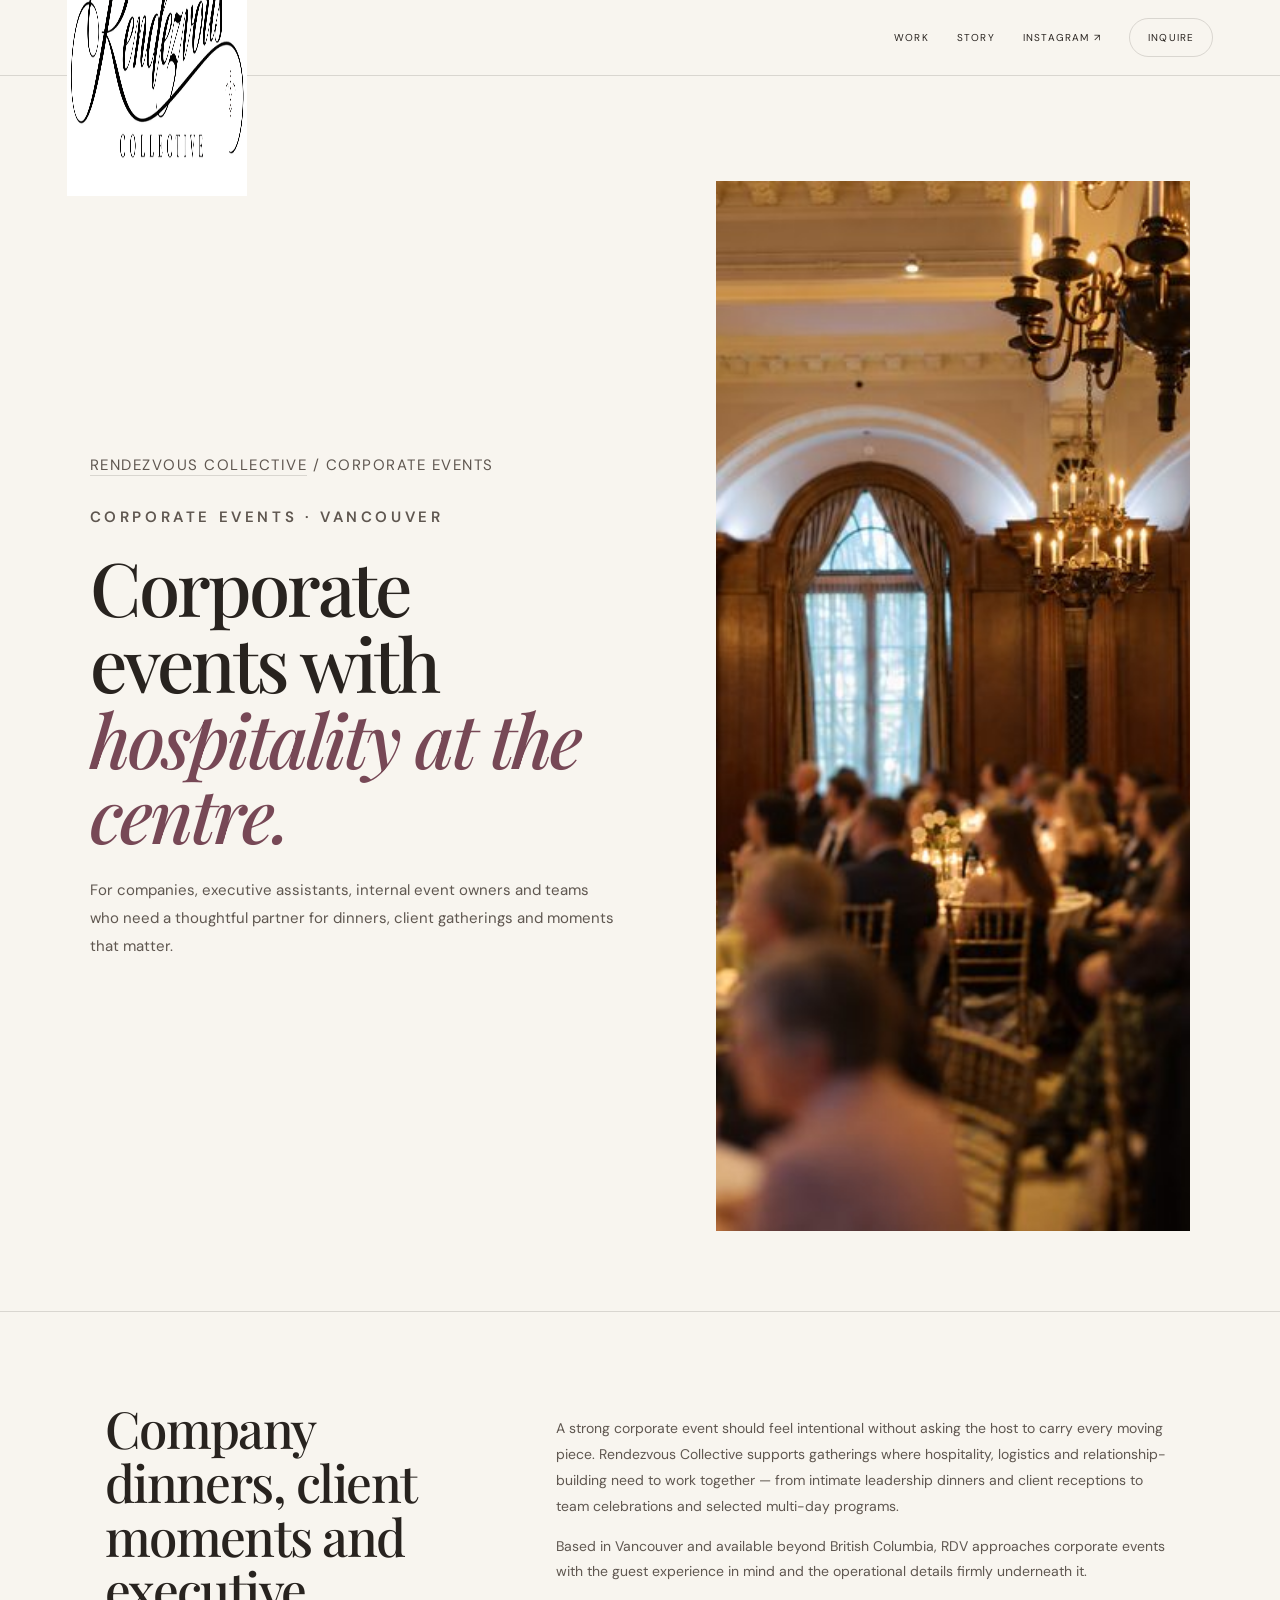
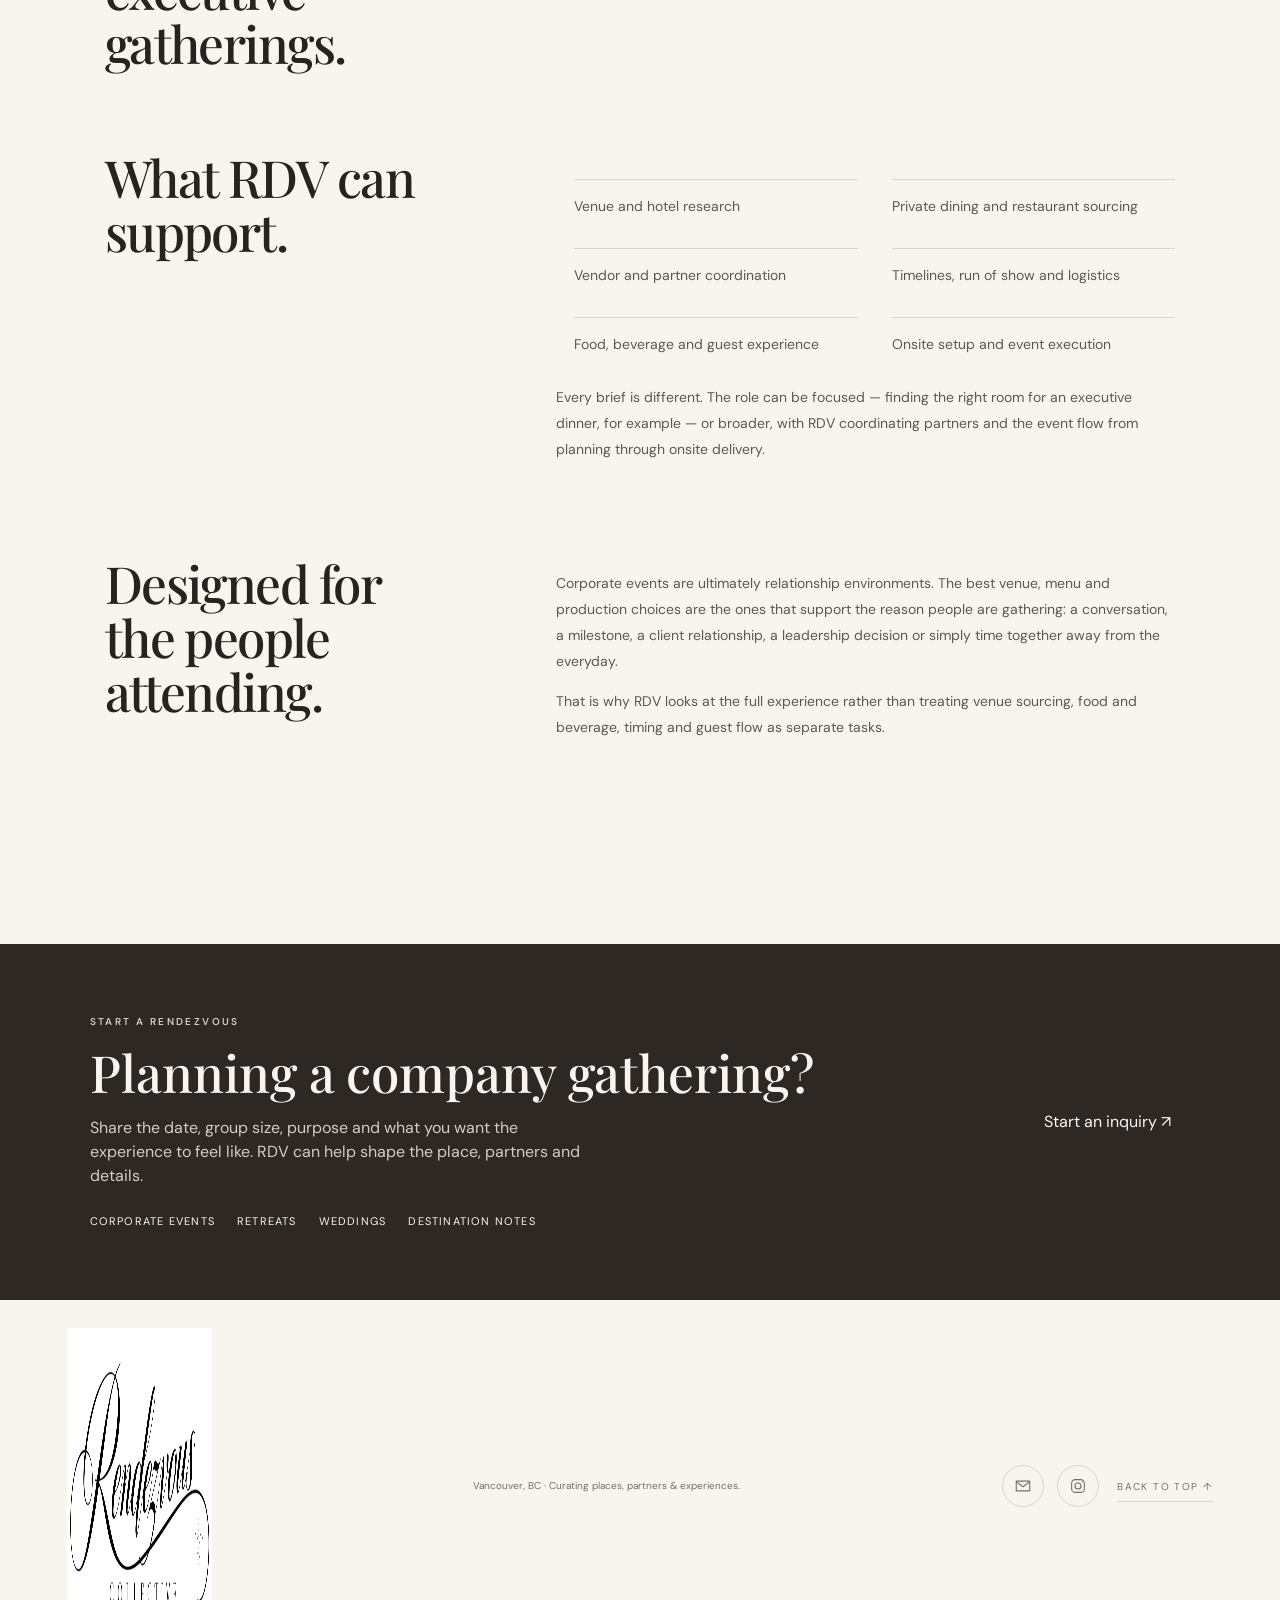
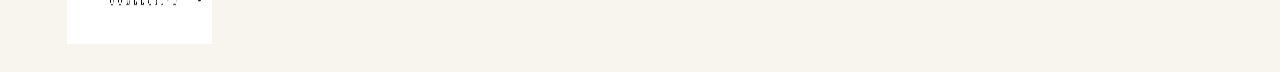
==== corporate-events-vancouver/index.html @ acb3e533 "Finalize minimal RDV site with SEO foundations and buyer-persona pages" ====
<!doctype html><html lang="en-CA"><head><meta charset="UTF-8"><meta name="viewport" content="width=device-width,initial-scale=1"><meta name="theme-color" content="#f8f5ef"><meta name="robots" content="index,follow,max-image-preview:large"><title>Corporate Event Planning Vancouver | Dinners & Events | RDV</title><meta name="description" content="Vancouver corporate event planning for dinners, client gatherings and executive events, with venue sourcing, partner coordination and thoughtful execution."><link rel="canonical" href="https://rdvcollective.com/corporate-events-vancouver/"><link rel="icon" href="../favicon.svg?v=5" type="image/svg+xml"><link rel="icon" href="../favicon.png?v=4" type="image/png"><link rel="stylesheet" href="../styles.css?v=9"><script src="../script.js?v=9" defer></script><meta property="og:type" content="website"><meta property="og:site_name" content="Rendezvous Collective"><meta property="og:locale" content="en_CA"><meta property="og:url" content="https://rdvcollective.com/corporate-events-vancouver/"><meta property="og:title" content="Corporate Event Planning Vancouver | Dinners & Events | RDV"><meta property="og:description" content="Vancouver corporate event planning for dinners, client gatherings and executive events, with venue sourcing, partner coordination and thoughtful execution."><meta property="og:image" content="https://rdvcollective.com/images/corp-event-ballroom.jpg"><script type="application/ld+json">{"@context": "https://schema.org", "@graph": [{"@type": "Service", "name": "Corporate Event Planning Vancouver", "url": "https://rdvcollective.com/corporate-events-vancouver/", "serviceType": "Corporate event planning", "provider": {"@type": "Organization", "name": "Rendezvous Collective", "url": "https://rdvcollective.com/"}, "areaServed": [{"@type": "City", "name": "Vancouver"}, {"@type": "AdministrativeArea", "name": "British Columbia"}, {"@type": "Country", "name": "Canada"}]}, {"@type": "BreadcrumbList", "itemListElement": [{"@type": "ListItem", "position": 1, "name": "Rendezvous Collective", "item": "https://rdvcollective.com/"}, {"@type": "ListItem", "position": 2, "name": "Corporate Event Planning Vancouver", "item": "https://rdvcollective.com/corporate-events-vancouver/"}]}]}</script></head><body class="subpage"><header class="header"><a href="../" class="brand" aria-label="Rendezvous Collective home"><img src="../images/rdv-horizontal-logo.png" alt="Rendezvous Collective" width="789" height="316"></a><nav aria-label="Primary navigation"><a href="../#work">Work</a><a href="../#story">Story</a><a href="https://www.instagram.com/therdvcollective/" target="_blank" rel="noopener">Instagram ↗</a><a class="inquire" href="mailto:alaina@rdvcollective.com?subject=Corporate%20Event%20Inquiry">Inquire</a></nav></header><main id="top"><section class="sub-hero"><div><p class="breadcrumbs"><a href="../">Rendezvous Collective</a> / Corporate Events</p><p class="eyebrow">CORPORATE EVENTS · VANCOUVER</p><h1>Corporate events with <em>hospitality at the centre.</em></h1><p>For companies, executive assistants, internal event owners and teams who need a thoughtful partner for dinners, client gatherings and moments that matter.</p></div><img src="../images/corp-event-ballroom.jpg" alt="Guests networking at a formal chandelier-lit corporate dinner" width="1400" height="1050" fetchpriority="high" decoding="async"></section><section class="sub-content"><div class="sub-grid"><h2>Company dinners, client moments and executive gatherings.</h2><div class="sub-copy"><p>A strong corporate event should feel intentional without asking the host to carry every moving piece. Rendezvous Collective supports gatherings where hospitality, logistics and relationship-building need to work together — from intimate leadership dinners and client receptions to team celebrations and selected multi-day programs.</p><p>Based in Vancouver and available beyond British Columbia, RDV approaches corporate events with the guest experience in mind and the operational details firmly underneath it.</p></div></div><div class="sub-grid"><h2>What RDV can support.</h2><div class="sub-copy"><ul class="service-list"><li>Venue and hotel research</li><li>Private dining and restaurant sourcing</li><li>Vendor and partner coordination</li><li>Timelines, run of show and logistics</li><li>Food, beverage and guest experience</li><li>Onsite setup and event execution</li></ul><p>Every brief is different. The role can be focused — finding the right room for an executive dinner, for example — or broader, with RDV coordinating partners and the event flow from planning through onsite delivery.</p></div></div><div class="sub-grid"><h2>Designed for the people attending.</h2><div class="sub-copy"><p>Corporate events are ultimately relationship environments. The best venue, menu and production choices are the ones that support the reason people are gathering: a conversation, a milestone, a client relationship, a leadership decision or simply time together away from the everyday.</p><p>That is why RDV looks at the full experience rather than treating venue sourcing, food and beverage, timing and guest flow as separate tasks.</p></div></div></section><section class="sub-cta"><div><p class="eyebrow">START A RENDEZVOUS</p><h2>Planning a company gathering?</h2><p>Share the date, group size, purpose and what you want the experience to feel like. RDV can help shape the place, partners and details.</p><div class="sub-footer-links"><a href="../corporate-events-vancouver/">Corporate events</a><a href="../corporate-retreats-vancouver/">Retreats</a><a href="../weddings-vancouver/">Weddings</a><a href="../destination-notes/">Destination notes</a></div></div><a class="inquire dark" href="mailto:alaina@rdvcollective.com?subject=Corporate%20Event%20Inquiry">Start an inquiry ↗</a></section></main><footer class="footer"><a href="../" class="footer-brand"><img class="footer-logo" src="../images/rdv-horizontal-logo.png" alt="Rendezvous Collective" width="789" height="316"></a><span class="footer-tagline">Vancouver, BC · Curating places, partners &amp; experiences.</span><div class="footer-actions"><a class="icon-link" href="mailto:alaina@rdvcollective.com" aria-label="Email alaina@rdvcollective.com" title="Email"><svg viewBox="0 0 24 24" aria-hidden="true"><path d="M3 5.5h18v13H3z"/><path d="m4 7 8 6 8-6"/></svg></a><a class="icon-link" href="https://www.instagram.com/therdvcollective/" target="_blank" rel="noopener" aria-label="Instagram @therdvcollective" title="Instagram"><svg viewBox="0 0 24 24" aria-hidden="true"><rect x="3.5" y="3.5" width="17" height="17" rx="5"/><circle cx="12" cy="12" r="4"/><circle cx="17.6" cy="6.5" r=".8" class="fill-dot"/></svg></a><a class="footer-top" href="#top">Back to top ↑</a></div></footer><a class="floating-top" href="#top" aria-label="Back to top" data-floating-top><span>Top</span><b aria-hidden="true">↑</b></a></body></html>
---- styles.css ----
@font-face{font-family:"DM Sans";src:url("fonts/dm-sans-400.ttf") format("truetype");font-weight:400;font-style:normal;font-display:swap}@font-face{font-family:"DM Sans";src:url("fonts/dm-sans-600.ttf") format("truetype");font-weight:600;font-style:normal;font-display:swap}@font-face{font-family:"Playfair Display";src:url("fonts/playfair-500.ttf") format("truetype");font-weight:500;font-style:normal;font-display:swap}@font-face{font-family:"Playfair Display";src:url("fonts/playfair-italic-500.ttf") format("truetype");font-weight:500;font-style:italic;font-display:swap}:root{--paper:#f8f5ef;--ink:#28231f;--muted:#756e67;--wine:#774856;--line:rgba(40,35,31,.15);--serif:"Playfair Display",Georgia,serif;--sans:"DM Sans",Arial,sans-serif}*{box-sizing:border-box}html{scroll-behavior:smooth}body{margin:0;background:var(--paper);color:var(--ink);font-family:var(--sans);line-height:1.5}img{display:block;max-width:100%;width:100%}a{text-decoration:none;color:inherit}button{font:inherit;color:inherit}.sr-only{position:absolute;width:1px;height:1px;padding:0;margin:-1px;overflow:hidden;clip:rect(0,0,0,0);white-space:nowrap;border:0}.eyebrow{font-size:10px;letter-spacing:.24em;font-weight:600;margin:0 0 17px;text-transform:uppercase}.light{color:#fff}.header{height:76px;padding:0 5.2vw;display:flex;align-items:center;justify-content:space-between;position:absolute;top:0;left:0;right:0;z-index:5;color:#fff}.brand{width:180px}.brand img{filter:invert(1) brightness(10)}nav{display:flex;gap:28px;align-items:center;font-size:10px;letter-spacing:.12em;text-transform:uppercase}.inquire{border:1px solid rgba(255,255,255,.65);border-radius:999px;padding:11px 18px}.hero{height:94vh;min-height:720px;position:relative;overflow:hidden}.hero-image{position:absolute;inset:0;height:100%;object-fit:cover;object-position:center}.hero-overlay{position:absolute;inset:0;background:linear-gradient(90deg,rgba(20,15,13,.52),rgba(20,15,13,.08) 70%),linear-gradient(0deg,rgba(20,15,13,.25),transparent 55%)}.hero-copy{position:absolute;left:7vw;bottom:10vh;max-width:680px;color:#fff}.hero-logo{width:min(520px,55vw);filter:invert(1) brightness(10);margin-bottom:7px}.tagline{font:italic 28px var(--serif);margin:0 0 18px}.hero-intro{font-size:14px;line-height:1.75;max-width:600px;color:rgba(255,255,255,.9);margin:0 0 25px}.arrow-link{display:inline-block;border-bottom:1px solid currentColor;padding-bottom:6px;font-size:11px;letter-spacing:.06em}.work{padding:110px 5.2vw}.heading-row{display:grid;grid-template-columns:1fr 360px;gap:60px;align-items:end;margin-bottom:48px}.heading-row h2,.story h2,.archive h2,.closing h2{font:500 clamp(44px,5vw,76px)/1.03 var(--serif);letter-spacing:-.035em;margin:0}.heading-row h2 em,.story h2 em,.archive h2 em,.point h2 em{font-style:italic;color:var(--wine);font-weight:400}.intro{font-size:13px;line-height:1.7;color:var(--muted);margin:0}.work-grid{display:grid;grid-template-columns:repeat(3,1fr);gap:42px 18px}.work-item img{aspect-ratio:4/3;object-fit:cover}.work-item:nth-child(2) img{object-position:center 34%}.work-item:nth-child(4) img{object-position:center 50%}.details-item img{object-position:center 29%}.work-item span{display:flex;justify-content:space-between;gap:15px;margin-top:10px;text-transform:uppercase;font-size:9px;letter-spacing:.17em}.work-item b{font-weight:400}.work-item img{transition:transform .55s ease,filter .35s ease}.work-item:hover img{transform:scale(1.018);filter:saturate(.95)}.point{padding:90px 10vw 100px;border-top:1px solid var(--line);border-bottom:1px solid var(--line);text-align:center}.point h2{font:500 clamp(44px,5.5vw,78px)/1.05 var(--serif);letter-spacing:-.04em;max-width:1100px;margin:0 auto}.point-footer{display:flex;justify-content:center;gap:70px;align-items:baseline;margin-top:36px;font-size:12px;color:var(--muted)}.serif-small{font:italic 18px var(--serif);color:var(--ink)!important}.story{padding:120px 7vw;display:grid;grid-template-columns:.9fr 1.1fr;gap:9vw;align-items:center}.story-copy>p:not(.eyebrow):not(.signature){font-size:14px;line-height:1.9;color:#5f5750;max-width:560px}.signature{font:italic 23px var(--serif);color:var(--wine);margin-top:28px}.story-image{height:640px;object-fit:cover}.archive{padding:115px 7vw 125px;border-top:1px solid var(--line)}.archive-heading{display:grid;grid-template-columns:.75fr 1.15fr .7fr;gap:50px;align-items:end;margin-bottom:42px}.archive-heading .eyebrow{grid-column:1}.archive-heading h2{grid-column:1/3;grid-row:2;margin-top:-5px}.archive-heading>p:not(.eyebrow){grid-column:3;grid-row:2;font-size:13px;line-height:1.75;color:var(--muted);margin:0}.archive-heading .arrow-link{grid-column:3;grid-row:3;justify-self:start;margin-top:10px}.archive-images{display:grid;grid-template-columns:1fr 1fr;gap:18px}.archive-images img{aspect-ratio:4/3;height:auto;object-fit:cover}.closing{padding:100px 7vw 90px;background:#2d2824;color:#f8f5ef}.closing h2{max-width:1050px}.closing h2 a{font-style:italic;border-bottom:1px solid #ae918a}.audience-links{margin-top:36px;display:flex;flex-wrap:wrap;gap:12px 26px;color:#d6ccc2}.audience-links a{border-bottom:1px solid rgba(248,245,239,.2);padding-bottom:5px}.closing-bottom{display:flex;justify-content:space-between;align-items:center;margin-top:55px;font-size:11px;letter-spacing:.08em}.inquire.dark{border-color:rgba(248,245,239,.45)}.footer{min-height:110px;padding:28px 5.2vw;display:grid;grid-template-columns:auto 1fr auto;gap:34px;align-items:center;color:var(--muted);font-size:10px}.footer-brand{width:145px}.footer-logo{width:145px}.footer-tagline{text-align:center}.footer-actions{display:flex;align-items:center;gap:13px}.icon-link{width:42px;height:42px;border:1px solid var(--line);border-radius:999px;display:grid;place-items:center;transition:border-color .2s,color .2s,transform .2s;background:transparent}.icon-link:hover{border-color:var(--wine);color:var(--wine);transform:translateY(-2px)}.icon-link svg{width:18px;height:18px;fill:none;stroke:currentColor;stroke-width:1.45;stroke-linecap:round;stroke-linejoin:round}.icon-link .fill-dot{fill:currentColor;stroke:none}.footer-top{margin-left:5px;text-transform:uppercase;letter-spacing:.14em;border-bottom:1px solid var(--line);padding:9px 0 7px;transition:color .2s,border-color .2s}.footer-top:hover{color:var(--wine);border-color:var(--wine)}.floating-top{position:fixed;right:0;top:52%;z-index:20;width:42px;padding:15px 0 13px;background:rgba(248,245,239,.94);border:1px solid var(--line);border-right:0;border-radius:12px 0 0 12px;display:flex;flex-direction:column;align-items:center;gap:7px;color:var(--ink);box-shadow:0 8px 30px rgba(40,35,31,.06);opacity:0;pointer-events:none;transform:translateX(100%);transition:opacity .25s ease,transform .25s ease,background .2s}.floating-top span{font-size:8px;letter-spacing:.16em;text-transform:uppercase;writing-mode:vertical-rl;transform:rotate(180deg)}.floating-top b{font-size:13px;font-weight:400}.floating-top.is-visible{opacity:1;pointer-events:auto;transform:none}.floating-top:hover{background:#fff}.subpage .header{position:relative;color:var(--ink);border-bottom:1px solid var(--line)}.subpage .brand img{filter:none}.subpage .inquire{border-color:var(--line)}.sub-hero{padding:105px 7vw 80px;display:grid;grid-template-columns:1.05fr .95fr;gap:8vw;align-items:center;border-bottom:1px solid var(--line)}.sub-hero h1{font:500 clamp(46px,5.8vw,84px)/1.02 var(--serif);letter-spacing:-.04em;margin:0 0 25px}.sub-hero h1 em{color:var(--wine);font-style:italic;font-weight:400}.sub-hero p{font-size:15px;line-height:1.85;color:#5f5750;max-width:680px}.sub-hero img{aspect-ratio:4/3;object-fit:cover}.sub-content{padding:90px 7vw 110px;max-width:1250px;margin:auto}.sub-grid{display:grid;grid-template-columns:.72fr 1.28fr;gap:8vw;margin-bottom:80px}.sub-grid h2{font:500 clamp(34px,4vw,58px)/1.05 var(--serif);letter-spacing:-.03em;margin:0}.sub-copy p,.sub-copy li{font-size:14px;line-height:1.85;color:#5f5750}.sub-copy ul{padding-left:18px}.service-list{display:grid;grid-template-columns:repeat(2,1fr);gap:14px 34px;margin:28px 0 0;padding:0;list-style:none}.service-list li{border-top:1px solid var(--line);padding:14px 0}.sub-cta{padding:70px 7vw;background:#2d2824;color:#f8f5ef;display:flex;justify-content:space-between;gap:50px;align-items:center}.sub-cta h2{font:500 clamp(34px,4vw,58px)/1.05 var(--serif);margin:0}.sub-cta p{max-width:500px;color:#d5cbc2}.sub-footer-links{display:flex;gap:22px;flex-wrap:wrap;margin-top:25px;font-size:11px;text-transform:uppercase;letter-spacing:.11em}.breadcrumbs{font-size:10px;letter-spacing:.1em;text-transform:uppercase;color:var(--muted);margin-bottom:25px}.breadcrumbs a{border-bottom:1px solid var(--line)}@media(max-width:800px){.header{height:68px;padding:0 5vw}.brand{width:140px}.header nav a:not(.inquire):not([href*="instagram"]){display:none}.header nav{gap:12px}.hero{height:86vh;min-height:620px}.hero-copy{left:6vw;right:6vw;bottom:8vh}.hero-logo{width:84vw}.tagline{font-size:22px}.work,.story,.archive{padding:76px 6vw}.heading-row{display:block}.intro{margin-top:20px}.work-grid{grid-template-columns:1fr;gap:30px}.point{padding:72px 7vw}.point-footer{flex-direction:column;gap:8px;margin-top:28px}.story{grid-template-columns:1fr;gap:42px}.story-image{height:470px}.archive-heading{display:block}.archive-heading>p:not(.eyebrow){margin-top:20px}.archive-heading .arrow-link{margin-top:18px}.archive-images{grid-template-columns:1fr;gap:16px}.closing{padding:78px 7vw}.audience-links{display:grid;grid-template-columns:1fr 1fr;gap:14px}.closing-bottom{flex-direction:column;align-items:flex-start;gap:25px}.footer{padding:30px 6vw;grid-template-columns:1fr;gap:20px;align-items:start}.footer-tagline{text-align:left}.footer-actions{width:100%;justify-content:flex-start}.footer-top{margin-left:auto}.floating-top{top:auto;bottom:26px;width:40px;padding:12px 0}.floating-top span{display:none}.sub-hero{padding:68px 6vw 58px;grid-template-columns:1fr;gap:42px}.sub-content{padding:70px 6vw 85px}.sub-grid{grid-template-columns:1fr;gap:25px;margin-bottom:60px}.service-list{grid-template-columns:1fr}.sub-cta{padding:65px 6vw;display:block}.sub-cta a.inquire{display:inline-block;margin-top:20px}}@media(prefers-reduced-motion:reduce){html{scroll-behavior:auto}.work-item img{transition:none}.floating-top{transition:none}}
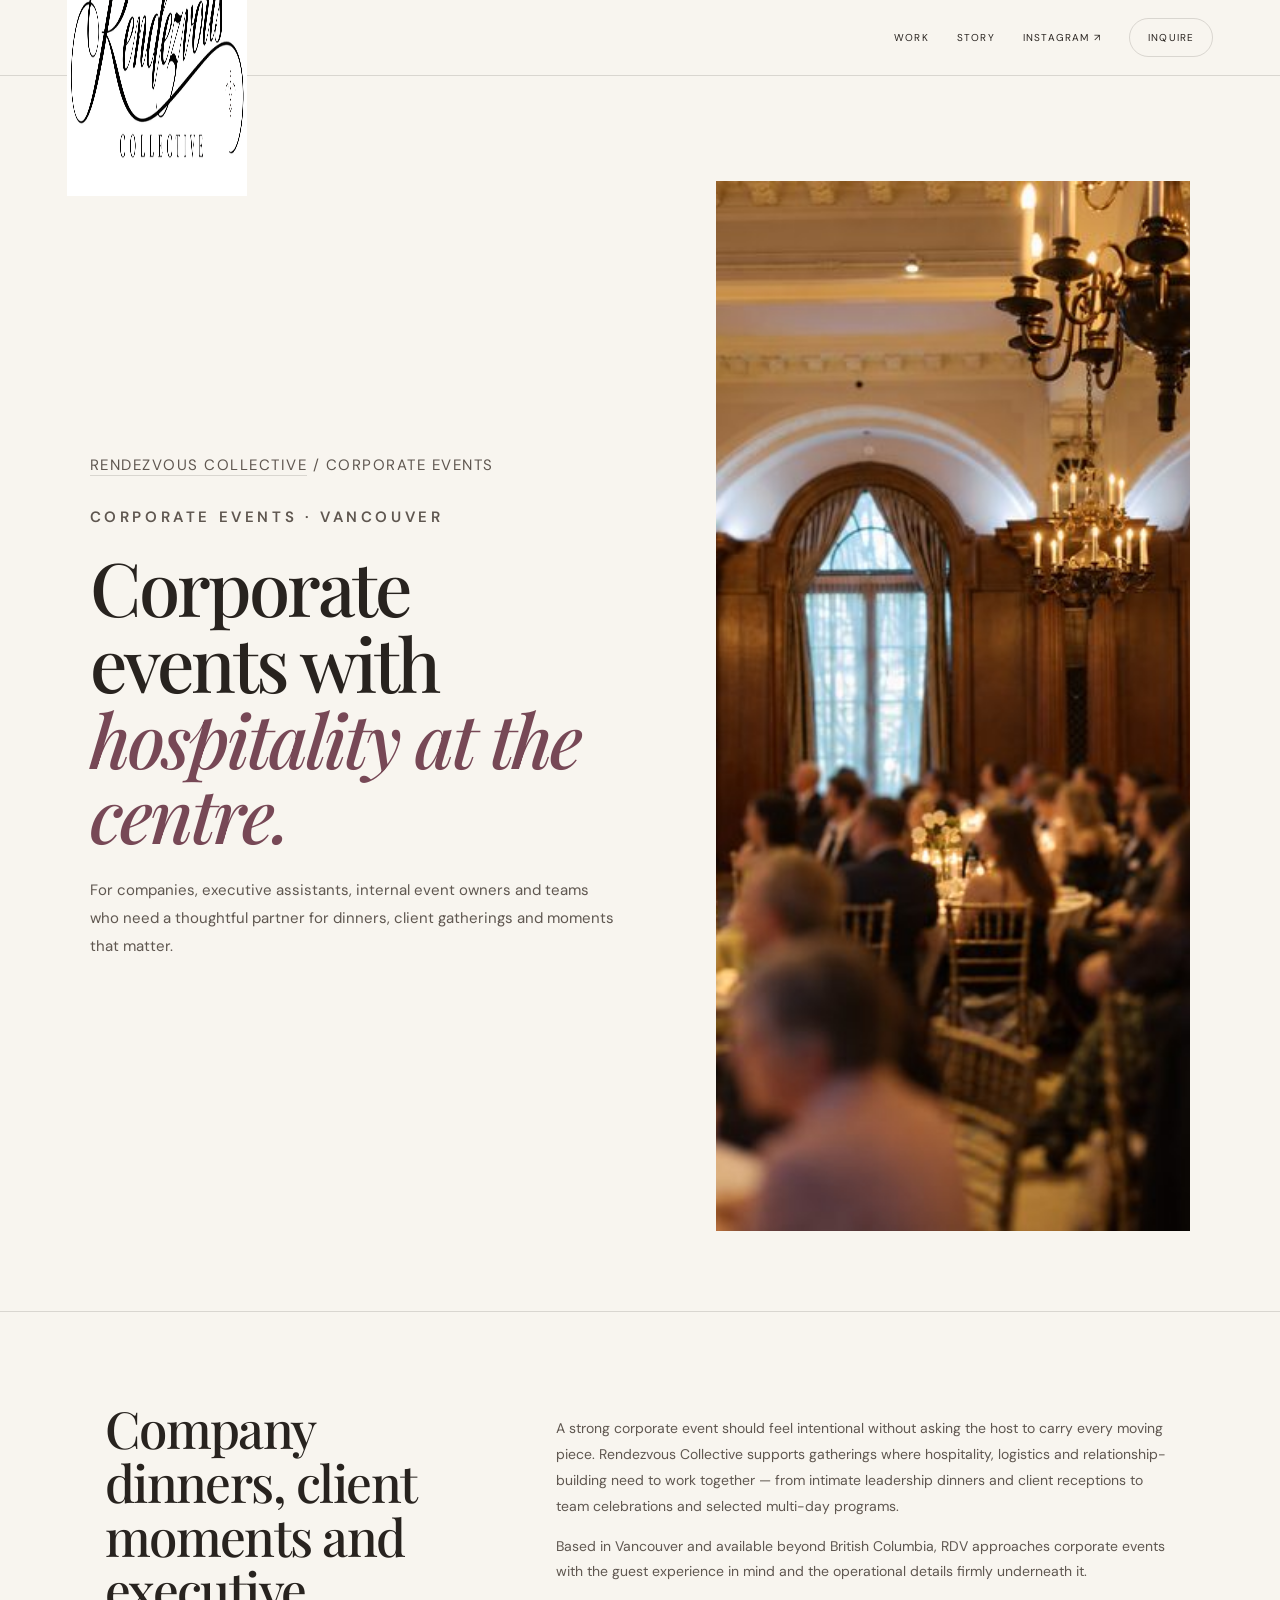
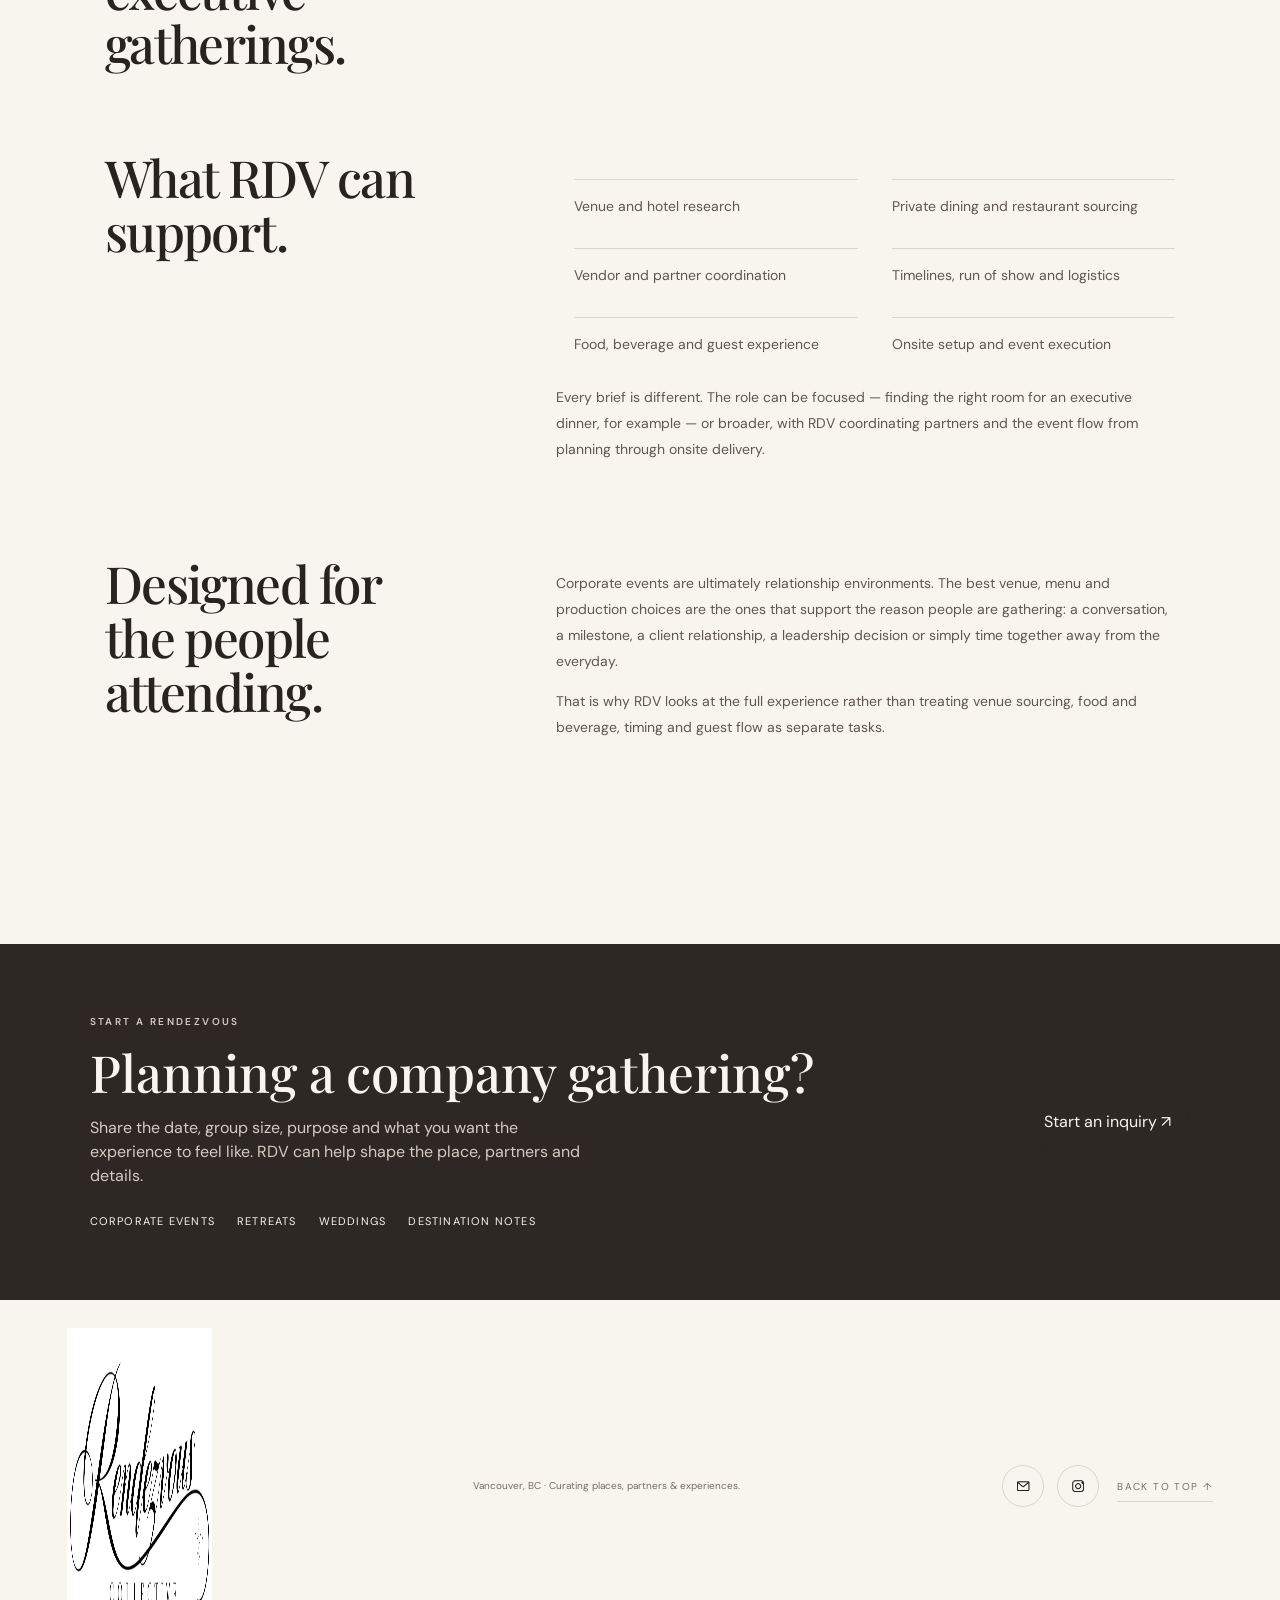
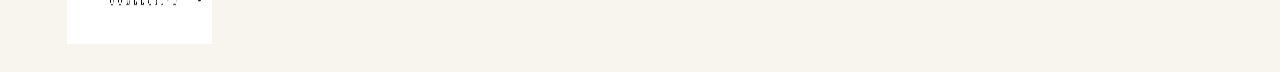
==== commit 80e92ba2: "Show mail and Instagram icons in footer" ====
--- a/corporate-events-vancouver/index.html
+++ b/corporate-events-vancouver/index.html
@@ -1 +1 @@
-<!doctype html><html lang="en-CA"><head><meta charset="UTF-8"><meta name="viewport" content="width=device-width,initial-scale=1"><meta name="theme-color" content="#f8f5ef"><meta name="robots" content="index,follow,max-image-preview:large"><title>Corporate Event Planning Vancouver | Dinners & Events | RDV</title><meta name="description" content="Vancouver corporate event planning for dinners, client gatherings and executive events, with venue sourcing, partner coordination and thoughtful execution."><link rel="canonical" href="https://rdvcollective.com/corporate-events-vancouver/"><link rel="icon" href="../favicon.svg?v=5" type="image/svg+xml"><link rel="icon" href="../favicon.png?v=4" type="image/png"><link rel="stylesheet" href="../styles.css?v=9"><script src="../script.js?v=9" defer></script><meta property="og:type" content="website"><meta property="og:site_name" content="Rendezvous Collective"><meta property="og:locale" content="en_CA"><meta property="og:url" content="https://rdvcollective.com/corporate-events-vancouver/"><meta property="og:title" content="Corporate Event Planning Vancouver | Dinners & Events | RDV"><meta property="og:description" content="Vancouver corporate event planning for dinners, client gatherings and executive events, with venue sourcing, partner coordination and thoughtful execution."><meta property="og:image" content="https://rdvcollective.com/images/corp-event-ballroom.jpg"><script type="application/ld+json">{"@context": "https://schema.org", "@graph": [{"@type": "Service", "name": "Corporate Event Planning Vancouver", "url": "https://rdvcollective.com/corporate-events-vancouver/", "serviceType": "Corporate event planning", "provider": {"@type": "Organization", "name": "Rendezvous Collective", "url": "https://rdvcollective.com/"}, "areaServed": [{"@type": "City", "name": "Vancouver"}, {"@type": "AdministrativeArea", "name": "British Columbia"}, {"@type": "Country", "name": "Canada"}]}, {"@type": "BreadcrumbList", "itemListElement": [{"@type": "ListItem", "position": 1, "name": "Rendezvous Collective", "item": "https://rdvcollective.com/"}, {"@type": "ListItem", "position": 2, "name": "Corporate Event Planning Vancouver", "item": "https://rdvcollective.com/corporate-events-vancouver/"}]}]}</script></head><body class="subpage"><header class="header"><a href="../" class="brand" aria-label="Rendezvous Collective home"><img src="../images/rdv-horizontal-logo.png" alt="Rendezvous Collective" width="789" height="316"></a><nav aria-label="Primary navigation"><a href="../#work">Work</a><a href="../#story">Story</a><a href="https://www.instagram.com/therdvcollective/" target="_blank" rel="noopener">Instagram ↗</a><a class="inquire" href="mailto:alaina@rdvcollective.com?subject=Corporate%20Event%20Inquiry">Inquire</a></nav></header><main id="top"><section class="sub-hero"><div><p class="breadcrumbs"><a href="../">Rendezvous Collective</a> / Corporate Events</p><p class="eyebrow">CORPORATE EVENTS · VANCOUVER</p><h1>Corporate events with <em>hospitality at the centre.</em></h1><p>For companies, executive assistants, internal event owners and teams who need a thoughtful partner for dinners, client gatherings and moments that matter.</p></div><img src="../images/corp-event-ballroom.jpg" alt="Guests networking at a formal chandelier-lit corporate dinner" width="1400" height="1050" fetchpriority="high" decoding="async"></section><section class="sub-content"><div class="sub-grid"><h2>Company dinners, client moments and executive gatherings.</h2><div class="sub-copy"><p>A strong corporate event should feel intentional without asking the host to carry every moving piece. Rendezvous Collective supports gatherings where hospitality, logistics and relationship-building need to work together — from intimate leadership dinners and client receptions to team celebrations and selected multi-day programs.</p><p>Based in Vancouver and available beyond British Columbia, RDV approaches corporate events with the guest experience in mind and the operational details firmly underneath it.</p></div></div><div class="sub-grid"><h2>What RDV can support.</h2><div class="sub-copy"><ul class="service-list"><li>Venue and hotel research</li><li>Private dining and restaurant sourcing</li><li>Vendor and partner coordination</li><li>Timelines, run of show and logistics</li><li>Food, beverage and guest experience</li><li>Onsite setup and event execution</li></ul><p>Every brief is different. The role can be focused — finding the right room for an executive dinner, for example — or broader, with RDV coordinating partners and the event flow from planning through onsite delivery.</p></div></div><div class="sub-grid"><h2>Designed for the people attending.</h2><div class="sub-copy"><p>Corporate events are ultimately relationship environments. The best venue, menu and production choices are the ones that support the reason people are gathering: a conversation, a milestone, a client relationship, a leadership decision or simply time together away from the everyday.</p><p>That is why RDV looks at the full experience rather than treating venue sourcing, food and beverage, timing and guest flow as separate tasks.</p></div></div></section><section class="sub-cta"><div><p class="eyebrow">START A RENDEZVOUS</p><h2>Planning a company gathering?</h2><p>Share the date, group size, purpose and what you want the experience to feel like. RDV can help shape the place, partners and details.</p><div class="sub-footer-links"><a href="../corporate-events-vancouver/">Corporate events</a><a href="../corporate-retreats-vancouver/">Retreats</a><a href="../weddings-vancouver/">Weddings</a><a href="../destination-notes/">Destination notes</a></div></div><a class="inquire dark" href="mailto:alaina@rdvcollective.com?subject=Corporate%20Event%20Inquiry">Start an inquiry ↗</a></section></main><footer class="footer"><a href="../" class="footer-brand"><img class="footer-logo" src="../images/rdv-horizontal-logo.png" alt="Rendezvous Collective" width="789" height="316"></a><span class="footer-tagline">Vancouver, BC · Curating places, partners &amp; experiences.</span><div class="footer-actions"><a class="icon-link" href="mailto:alaina@rdvcollective.com" aria-label="Email alaina@rdvcollective.com" title="Email"><svg viewBox="0 0 24 24" aria-hidden="true"><path d="M3 5.5h18v13H3z"/><path d="m4 7 8 6 8-6"/></svg></a><a class="icon-link" href="https://www.instagram.com/therdvcollective/" target="_blank" rel="noopener" aria-label="Instagram @therdvcollective" title="Instagram"><svg viewBox="0 0 24 24" aria-hidden="true"><rect x="3.5" y="3.5" width="17" height="17" rx="5"/><circle cx="12" cy="12" r="4"/><circle cx="17.6" cy="6.5" r=".8" class="fill-dot"/></svg></a><a class="footer-top" href="#top">Back to top ↑</a></div></footer><a class="floating-top" href="#top" aria-label="Back to top" data-floating-top><span>Top</span><b aria-hidden="true">↑</b></a></body></html>+<!doctype html><html lang="en-CA"><head><meta charset="UTF-8"><meta name="viewport" content="width=device-width,initial-scale=1"><meta name="theme-color" content="#f8f5ef"><meta name="robots" content="index,follow,max-image-preview:large"><title>Corporate Event Planning Vancouver | Dinners & Events | RDV</title><meta name="description" content="Vancouver corporate event planning for dinners, client gatherings and executive events, with venue sourcing, partner coordination and thoughtful execution."><link rel="canonical" href="https://rdvcollective.com/corporate-events-vancouver/"><link rel="icon" href="../favicon.svg?v=5" type="image/svg+xml"><link rel="icon" href="../favicon.png?v=4" type="image/png"><link rel="stylesheet" href="../styles.css?v=9"><script src="../script.js?v=9" defer></script><meta property="og:type" content="website"><meta property="og:site_name" content="Rendezvous Collective"><meta property="og:locale" content="en_CA"><meta property="og:url" content="https://rdvcollective.com/corporate-events-vancouver/"><meta property="og:title" content="Corporate Event Planning Vancouver | Dinners & Events | RDV"><meta property="og:description" content="Vancouver corporate event planning for dinners, client gatherings and executive events, with venue sourcing, partner coordination and thoughtful execution."><meta property="og:image" content="https://rdvcollective.com/images/corp-event-ballroom.jpg"><script type="application/ld+json">{"@context": "https://schema.org", "@graph": [{"@type": "Service", "name": "Corporate Event Planning Vancouver", "url": "https://rdvcollective.com/corporate-events-vancouver/", "serviceType": "Corporate event planning", "provider": {"@type": "Organization", "name": "Rendezvous Collective", "url": "https://rdvcollective.com/"}, "areaServed": [{"@type": "City", "name": "Vancouver"}, {"@type": "AdministrativeArea", "name": "British Columbia"}, {"@type": "Country", "name": "Canada"}]}, {"@type": "BreadcrumbList", "itemListElement": [{"@type": "ListItem", "position": 1, "name": "Rendezvous Collective", "item": "https://rdvcollective.com/"}, {"@type": "ListItem", "position": 2, "name": "Corporate Event Planning Vancouver", "item": "https://rdvcollective.com/corporate-events-vancouver/"}]}]}</script></head><body class="subpage"><header class="header"><a href="../" class="brand" aria-label="Rendezvous Collective home"><img src="../images/rdv-horizontal-logo.png" alt="Rendezvous Collective" width="789" height="316"></a><nav aria-label="Primary navigation"><a href="../#work">Work</a><a href="../#story">Story</a><a href="https://www.instagram.com/therdvcollective/" target="_blank" rel="noopener">Instagram ↗</a><a class="inquire" href="mailto:alaina@rdvcollective.com?subject=Corporate%20Event%20Inquiry">Inquire</a></nav></header><main id="top"><section class="sub-hero"><div><p class="breadcrumbs"><a href="../">Rendezvous Collective</a> / Corporate Events</p><p class="eyebrow">CORPORATE EVENTS · VANCOUVER</p><h1>Corporate events with <em>hospitality at the centre.</em></h1><p>For companies, executive assistants, internal event owners and teams who need a thoughtful partner for dinners, client gatherings and moments that matter.</p></div><img src="../images/corp-event-ballroom.jpg" alt="Guests networking at a formal chandelier-lit corporate dinner" width="1400" height="1050" fetchpriority="high" decoding="async"></section><section class="sub-content"><div class="sub-grid"><h2>Company dinners, client moments and executive gatherings.</h2><div class="sub-copy"><p>A strong corporate event should feel intentional without asking the host to carry every moving piece. Rendezvous Collective supports gatherings where hospitality, logistics and relationship-building need to work together — from intimate leadership dinners and client receptions to team celebrations and selected multi-day programs.</p><p>Based in Vancouver and available beyond British Columbia, RDV approaches corporate events with the guest experience in mind and the operational details firmly underneath it.</p></div></div><div class="sub-grid"><h2>What RDV can support.</h2><div class="sub-copy"><ul class="service-list"><li>Venue and hotel research</li><li>Private dining and restaurant sourcing</li><li>Vendor and partner coordination</li><li>Timelines, run of show and logistics</li><li>Food, beverage and guest experience</li><li>Onsite setup and event execution</li></ul><p>Every brief is different. The role can be focused — finding the right room for an executive dinner, for example — or broader, with RDV coordinating partners and the event flow from planning through onsite delivery.</p></div></div><div class="sub-grid"><h2>Designed for the people attending.</h2><div class="sub-copy"><p>Corporate events are ultimately relationship environments. The best venue, menu and production choices are the ones that support the reason people are gathering: a conversation, a milestone, a client relationship, a leadership decision or simply time together away from the everyday.</p><p>That is why RDV looks at the full experience rather than treating venue sourcing, food and beverage, timing and guest flow as separate tasks.</p></div></div></section><section class="sub-cta"><div><p class="eyebrow">START A RENDEZVOUS</p><h2>Planning a company gathering?</h2><p>Share the date, group size, purpose and what you want the experience to feel like. RDV can help shape the place, partners and details.</p><div class="sub-footer-links"><a href="../corporate-events-vancouver/">Corporate events</a><a href="../corporate-retreats-vancouver/">Retreats</a><a href="../weddings-vancouver/">Weddings</a><a href="../destination-notes/">Destination notes</a></div></div><a class="inquire dark" href="mailto:alaina@rdvcollective.com?subject=Corporate%20Event%20Inquiry">Start an inquiry ↗</a></section></main><footer class="footer"><a href="../" class="footer-brand"><img class="footer-logo" src="../images/rdv-horizontal-logo.png" alt="Rendezvous Collective" width="789" height="316"></a><span class="footer-tagline">Vancouver, BC · Curating places, partners &amp; experiences.</span><div class="footer-actions"><a class="icon-link" href="mailto:alaina@rdvcollective.com" aria-label="Email alaina@rdvcollective.com" title="Email"><img src="../images/mail-icon.png" alt="" width="64" height="64" aria-hidden="true"></a><a class="icon-link" href="https://www.instagram.com/therdvcollective/" target="_blank" rel="noopener" aria-label="Instagram @therdvcollective" title="Instagram"><img src="../images/instagram-icon.png" alt="" width="64" height="64" aria-hidden="true"></a><a class="footer-top" href="#top">Back to top ↑</a></div></footer><a class="floating-top" href="#top" aria-label="Back to top" data-floating-top><span>Top</span><b aria-hidden="true">↑</b></a></body></html>
--- a/styles.css
+++ b/styles.css
@@ -1 +1 @@
-@font-face{font-family:"DM Sans";src:url("fonts/dm-sans-400.ttf") format("truetype");font-weight:400;font-style:normal;font-display:swap}@font-face{font-family:"DM Sans";src:url("fonts/dm-sans-600.ttf") format("truetype");font-weight:600;font-style:normal;font-display:swap}@font-face{font-family:"Playfair Display";src:url("fonts/playfair-500.ttf") format("truetype");font-weight:500;font-style:normal;font-display:swap}@font-face{font-family:"Playfair Display";src:url("fonts/playfair-italic-500.ttf") format("truetype");font-weight:500;font-style:italic;font-display:swap}:root{--paper:#f8f5ef;--ink:#28231f;--muted:#756e67;--wine:#774856;--line:rgba(40,35,31,.15);--serif:"Playfair Display",Georgia,serif;--sans:"DM Sans",Arial,sans-serif}*{box-sizing:border-box}html{scroll-behavior:smooth}body{margin:0;background:var(--paper);color:var(--ink);font-family:var(--sans);line-height:1.5}img{display:block;max-width:100%;width:100%}a{text-decoration:none;color:inherit}button{font:inherit;color:inherit}.sr-only{position:absolute;width:1px;height:1px;padding:0;margin:-1px;overflow:hidden;clip:rect(0,0,0,0);white-space:nowrap;border:0}.eyebrow{font-size:10px;letter-spacing:.24em;font-weight:600;margin:0 0 17px;text-transform:uppercase}.light{color:#fff}.header{height:76px;padding:0 5.2vw;display:flex;align-items:center;justify-content:space-between;position:absolute;top:0;left:0;right:0;z-index:5;color:#fff}.brand{width:180px}.brand img{filter:invert(1) brightness(10)}nav{display:flex;gap:28px;align-items:center;font-size:10px;letter-spacing:.12em;text-transform:uppercase}.inquire{border:1px solid rgba(255,255,255,.65);border-radius:999px;padding:11px 18px}.hero{height:94vh;min-height:720px;position:relative;overflow:hidden}.hero-image{position:absolute;inset:0;height:100%;object-fit:cover;object-position:center}.hero-overlay{position:absolute;inset:0;background:linear-gradient(90deg,rgba(20,15,13,.52),rgba(20,15,13,.08) 70%),linear-gradient(0deg,rgba(20,15,13,.25),transparent 55%)}.hero-copy{position:absolute;left:7vw;bottom:10vh;max-width:680px;color:#fff}.hero-logo{width:min(520px,55vw);filter:invert(1) brightness(10);margin-bottom:7px}.tagline{font:italic 28px var(--serif);margin:0 0 18px}.hero-intro{font-size:14px;line-height:1.75;max-width:600px;color:rgba(255,255,255,.9);margin:0 0 25px}.arrow-link{display:inline-block;border-bottom:1px solid currentColor;padding-bottom:6px;font-size:11px;letter-spacing:.06em}.work{padding:110px 5.2vw}.heading-row{display:grid;grid-template-columns:1fr 360px;gap:60px;align-items:end;margin-bottom:48px}.heading-row h2,.story h2,.archive h2,.closing h2{font:500 clamp(44px,5vw,76px)/1.03 var(--serif);letter-spacing:-.035em;margin:0}.heading-row h2 em,.story h2 em,.archive h2 em,.point h2 em{font-style:italic;color:var(--wine);font-weight:400}.intro{font-size:13px;line-height:1.7;color:var(--muted);margin:0}.work-grid{display:grid;grid-template-columns:repeat(3,1fr);gap:42px 18px}.work-item img{aspect-ratio:4/3;object-fit:cover}.work-item:nth-child(2) img{object-position:center 34%}.work-item:nth-child(4) img{object-position:center 50%}.details-item img{object-position:center 29%}.work-item span{display:flex;justify-content:space-between;gap:15px;margin-top:10px;text-transform:uppercase;font-size:9px;letter-spacing:.17em}.work-item b{font-weight:400}.work-item img{transition:transform .55s ease,filter .35s ease}.work-item:hover img{transform:scale(1.018);filter:saturate(.95)}.point{padding:90px 10vw 100px;border-top:1px solid var(--line);border-bottom:1px solid var(--line);text-align:center}.point h2{font:500 clamp(44px,5.5vw,78px)/1.05 var(--serif);letter-spacing:-.04em;max-width:1100px;margin:0 auto}.point-footer{display:flex;justify-content:center;gap:70px;align-items:baseline;margin-top:36px;font-size:12px;color:var(--muted)}.serif-small{font:italic 18px var(--serif);color:var(--ink)!important}.story{padding:120px 7vw;display:grid;grid-template-columns:.9fr 1.1fr;gap:9vw;align-items:center}.story-copy>p:not(.eyebrow):not(.signature){font-size:14px;line-height:1.9;color:#5f5750;max-width:560px}.signature{font:italic 23px var(--serif);color:var(--wine);margin-top:28px}.story-image{height:640px;object-fit:cover}.archive{padding:115px 7vw 125px;border-top:1px solid var(--line)}.archive-heading{display:grid;grid-template-columns:.75fr 1.15fr .7fr;gap:50px;align-items:end;margin-bottom:42px}.archive-heading .eyebrow{grid-column:1}.archive-heading h2{grid-column:1/3;grid-row:2;margin-top:-5px}.archive-heading>p:not(.eyebrow){grid-column:3;grid-row:2;font-size:13px;line-height:1.75;color:var(--muted);margin:0}.archive-heading .arrow-link{grid-column:3;grid-row:3;justify-self:start;margin-top:10px}.archive-images{display:grid;grid-template-columns:1fr 1fr;gap:18px}.archive-images img{aspect-ratio:4/3;height:auto;object-fit:cover}.closing{padding:100px 7vw 90px;background:#2d2824;color:#f8f5ef}.closing h2{max-width:1050px}.closing h2 a{font-style:italic;border-bottom:1px solid #ae918a}.audience-links{margin-top:36px;display:flex;flex-wrap:wrap;gap:12px 26px;color:#d6ccc2}.audience-links a{border-bottom:1px solid rgba(248,245,239,.2);padding-bottom:5px}.closing-bottom{display:flex;justify-content:space-between;align-items:center;margin-top:55px;font-size:11px;letter-spacing:.08em}.inquire.dark{border-color:rgba(248,245,239,.45)}.footer{min-height:110px;padding:28px 5.2vw;display:grid;grid-template-columns:auto 1fr auto;gap:34px;align-items:center;color:var(--muted);font-size:10px}.footer-brand{width:145px}.footer-logo{width:145px}.footer-tagline{text-align:center}.footer-actions{display:flex;align-items:center;gap:13px}.icon-link{width:42px;height:42px;border:1px solid var(--line);border-radius:999px;display:grid;place-items:center;transition:border-color .2s,color .2s,transform .2s;background:transparent}.icon-link:hover{border-color:var(--wine);color:var(--wine);transform:translateY(-2px)}.icon-link svg{width:18px;height:18px;fill:none;stroke:currentColor;stroke-width:1.45;stroke-linecap:round;stroke-linejoin:round}.icon-link .fill-dot{fill:currentColor;stroke:none}.footer-top{margin-left:5px;text-transform:uppercase;letter-spacing:.14em;border-bottom:1px solid var(--line);padding:9px 0 7px;transition:color .2s,border-color .2s}.footer-top:hover{color:var(--wine);border-color:var(--wine)}.floating-top{position:fixed;right:0;top:52%;z-index:20;width:42px;padding:15px 0 13px;background:rgba(248,245,239,.94);border:1px solid var(--line);border-right:0;border-radius:12px 0 0 12px;display:flex;flex-direction:column;align-items:center;gap:7px;color:var(--ink);box-shadow:0 8px 30px rgba(40,35,31,.06);opacity:0;pointer-events:none;transform:translateX(100%);transition:opacity .25s ease,transform .25s ease,background .2s}.floating-top span{font-size:8px;letter-spacing:.16em;text-transform:uppercase;writing-mode:vertical-rl;transform:rotate(180deg)}.floating-top b{font-size:13px;font-weight:400}.floating-top.is-visible{opacity:1;pointer-events:auto;transform:none}.floating-top:hover{background:#fff}.subpage .header{position:relative;color:var(--ink);border-bottom:1px solid var(--line)}.subpage .brand img{filter:none}.subpage .inquire{border-color:var(--line)}.sub-hero{padding:105px 7vw 80px;display:grid;grid-template-columns:1.05fr .95fr;gap:8vw;align-items:center;border-bottom:1px solid var(--line)}.sub-hero h1{font:500 clamp(46px,5.8vw,84px)/1.02 var(--serif);letter-spacing:-.04em;margin:0 0 25px}.sub-hero h1 em{color:var(--wine);font-style:italic;font-weight:400}.sub-hero p{font-size:15px;line-height:1.85;color:#5f5750;max-width:680px}.sub-hero img{aspect-ratio:4/3;object-fit:cover}.sub-content{padding:90px 7vw 110px;max-width:1250px;margin:auto}.sub-grid{display:grid;grid-template-columns:.72fr 1.28fr;gap:8vw;margin-bottom:80px}.sub-grid h2{font:500 clamp(34px,4vw,58px)/1.05 var(--serif);letter-spacing:-.03em;margin:0}.sub-copy p,.sub-copy li{font-size:14px;line-height:1.85;color:#5f5750}.sub-copy ul{padding-left:18px}.service-list{display:grid;grid-template-columns:repeat(2,1fr);gap:14px 34px;margin:28px 0 0;padding:0;list-style:none}.service-list li{border-top:1px solid var(--line);padding:14px 0}.sub-cta{padding:70px 7vw;background:#2d2824;color:#f8f5ef;display:flex;justify-content:space-between;gap:50px;align-items:center}.sub-cta h2{font:500 clamp(34px,4vw,58px)/1.05 var(--serif);margin:0}.sub-cta p{max-width:500px;color:#d5cbc2}.sub-footer-links{display:flex;gap:22px;flex-wrap:wrap;margin-top:25px;font-size:11px;text-transform:uppercase;letter-spacing:.11em}.breadcrumbs{font-size:10px;letter-spacing:.1em;text-transform:uppercase;color:var(--muted);margin-bottom:25px}.breadcrumbs a{border-bottom:1px solid var(--line)}@media(max-width:800px){.header{height:68px;padding:0 5vw}.brand{width:140px}.header nav a:not(.inquire):not([href*="instagram"]){display:none}.header nav{gap:12px}.hero{height:86vh;min-height:620px}.hero-copy{left:6vw;right:6vw;bottom:8vh}.hero-logo{width:84vw}.tagline{font-size:22px}.work,.story,.archive{padding:76px 6vw}.heading-row{display:block}.intro{margin-top:20px}.work-grid{grid-template-columns:1fr;gap:30px}.point{padding:72px 7vw}.point-footer{flex-direction:column;gap:8px;margin-top:28px}.story{grid-template-columns:1fr;gap:42px}.story-image{height:470px}.archive-heading{display:block}.archive-heading>p:not(.eyebrow){margin-top:20px}.archive-heading .arrow-link{margin-top:18px}.archive-images{grid-template-columns:1fr;gap:16px}.closing{padding:78px 7vw}.audience-links{display:grid;grid-template-columns:1fr 1fr;gap:14px}.closing-bottom{flex-direction:column;align-items:flex-start;gap:25px}.footer{padding:30px 6vw;grid-template-columns:1fr;gap:20px;align-items:start}.footer-tagline{text-align:left}.footer-actions{width:100%;justify-content:flex-start}.footer-top{margin-left:auto}.floating-top{top:auto;bottom:26px;width:40px;padding:12px 0}.floating-top span{display:none}.sub-hero{padding:68px 6vw 58px;grid-template-columns:1fr;gap:42px}.sub-content{padding:70px 6vw 85px}.sub-grid{grid-template-columns:1fr;gap:25px;margin-bottom:60px}.service-list{grid-template-columns:1fr}.sub-cta{padding:65px 6vw;display:block}.sub-cta a.inquire{display:inline-block;margin-top:20px}}@media(prefers-reduced-motion:reduce){html{scroll-behavior:auto}.work-item img{transition:none}.floating-top{transition:none}}+@font-face{font-family:"DM Sans";src:url("fonts/dm-sans-400.ttf") format("truetype");font-weight:400;font-style:normal;font-display:swap}@font-face{font-family:"DM Sans";src:url("fonts/dm-sans-600.ttf") format("truetype");font-weight:600;font-style:normal;font-display:swap}@font-face{font-family:"Playfair Display";src:url("fonts/playfair-500.ttf") format("truetype");font-weight:500;font-style:normal;font-display:swap}@font-face{font-family:"Playfair Display";src:url("fonts/playfair-italic-500.ttf") format("truetype");font-weight:500;font-style:italic;font-display:swap}:root{--paper:#f8f5ef;--ink:#28231f;--muted:#756e67;--wine:#774856;--line:rgba(40,35,31,.15);--serif:"Playfair Display",Georgia,serif;--sans:"DM Sans",Arial,sans-serif}*{box-sizing:border-box}html{scroll-behavior:smooth}body{margin:0;background:var(--paper);color:var(--ink);font-family:var(--sans);line-height:1.5}img{display:block;max-width:100%;width:100%}a{text-decoration:none;color:inherit}button{font:inherit;color:inherit}.sr-only{position:absolute;width:1px;height:1px;padding:0;margin:-1px;overflow:hidden;clip:rect(0,0,0,0);white-space:nowrap;border:0}.eyebrow{font-size:10px;letter-spacing:.24em;font-weight:600;margin:0 0 17px;text-transform:uppercase}.light{color:#fff}.header{height:76px;padding:0 5.2vw;display:flex;align-items:center;justify-content:space-between;position:absolute;top:0;left:0;right:0;z-index:5;color:#fff}.brand{width:180px}.brand img{filter:invert(1) brightness(10)}nav{display:flex;gap:28px;align-items:center;font-size:10px;letter-spacing:.12em;text-transform:uppercase}.inquire{border:1px solid rgba(255,255,255,.65);border-radius:999px;padding:11px 18px}.hero{height:94vh;min-height:720px;position:relative;overflow:hidden}.hero-image{position:absolute;inset:0;height:100%;object-fit:cover;object-position:center}.hero-overlay{position:absolute;inset:0;background:linear-gradient(90deg,rgba(20,15,13,.52),rgba(20,15,13,.08) 70%),linear-gradient(0deg,rgba(20,15,13,.25),transparent 55%)}.hero-copy{position:absolute;left:7vw;bottom:10vh;max-width:680px;color:#fff}.hero-logo{width:min(520px,55vw);filter:invert(1) brightness(10);margin-bottom:7px}.tagline{font:italic 28px var(--serif);margin:0 0 18px}.hero-intro{font-size:14px;line-height:1.75;max-width:600px;color:rgba(255,255,255,.9);margin:0 0 25px}.arrow-link{display:inline-block;border-bottom:1px solid currentColor;padding-bottom:6px;font-size:11px;letter-spacing:.06em}.work{padding:110px 5.2vw}.heading-row{display:grid;grid-template-columns:1fr 360px;gap:60px;align-items:end;margin-bottom:48px}.heading-row h2,.story h2,.archive h2,.closing h2{font:500 clamp(44px,5vw,76px)/1.03 var(--serif);letter-spacing:-.035em;margin:0}.heading-row h2 em,.story h2 em,.archive h2 em,.point h2 em{font-style:italic;color:var(--wine);font-weight:400}.intro{font-size:13px;line-height:1.7;color:var(--muted);margin:0}.work-grid{display:grid;grid-template-columns:repeat(3,1fr);gap:42px 18px}.work-item img{aspect-ratio:4/3;object-fit:cover}.work-item:nth-child(2) img{object-position:center 34%}.work-item:nth-child(4) img{object-position:center 50%}.details-item img{object-position:center 29%}.work-item span{display:flex;justify-content:space-between;gap:15px;margin-top:10px;text-transform:uppercase;font-size:9px;letter-spacing:.17em}.work-item b{font-weight:400}.work-item img{transition:transform .55s ease,filter .35s ease}.work-item:hover img{transform:scale(1.018);filter:saturate(.95)}.point{padding:90px 10vw 100px;border-top:1px solid var(--line);border-bottom:1px solid var(--line);text-align:center}.point h2{font:500 clamp(44px,5.5vw,78px)/1.05 var(--serif);letter-spacing:-.04em;max-width:1100px;margin:0 auto}.point-footer{display:flex;justify-content:center;gap:70px;align-items:baseline;margin-top:36px;font-size:12px;color:var(--muted)}.serif-small{font:italic 18px var(--serif);color:var(--ink)!important}.story{padding:120px 7vw;display:grid;grid-template-columns:.9fr 1.1fr;gap:9vw;align-items:center}.story-copy>p:not(.eyebrow):not(.signature){font-size:14px;line-height:1.9;color:#5f5750;max-width:560px}.signature{font:italic 23px var(--serif);color:var(--wine);margin-top:28px}.story-image{height:640px;object-fit:cover}.archive{padding:115px 7vw 125px;border-top:1px solid var(--line)}.archive-heading{display:grid;grid-template-columns:.75fr 1.15fr .7fr;gap:50px;align-items:end;margin-bottom:42px}.archive-heading .eyebrow{grid-column:1}.archive-heading h2{grid-column:1/3;grid-row:2;margin-top:-5px}.archive-heading>p:not(.eyebrow){grid-column:3;grid-row:2;font-size:13px;line-height:1.75;color:var(--muted);margin:0}.archive-heading .arrow-link{grid-column:3;grid-row:3;justify-self:start;margin-top:10px}.archive-images{display:grid;grid-template-columns:1fr 1fr;gap:18px}.archive-images img{aspect-ratio:4/3;height:auto;object-fit:cover}.closing{padding:100px 7vw 90px;background:#2d2824;color:#f8f5ef}.closing h2{max-width:1050px}.closing h2 a{font-style:italic;border-bottom:1px solid #ae918a}.audience-links{margin-top:36px;display:flex;flex-wrap:wrap;gap:12px 26px;color:#d6ccc2}.audience-links a{border-bottom:1px solid rgba(248,245,239,.2);padding-bottom:5px}.closing-bottom{display:flex;justify-content:space-between;align-items:center;margin-top:55px;font-size:11px;letter-spacing:.08em}.inquire.dark{border-color:rgba(248,245,239,.45)}.footer{min-height:110px;padding:28px 5.2vw;display:grid;grid-template-columns:auto 1fr auto;gap:34px;align-items:center;color:var(--muted);font-size:10px}.footer-brand{width:145px}.footer-logo{width:145px}.footer-tagline{text-align:center}.footer-actions{display:flex;align-items:center;gap:13px}.icon-link{width:42px;height:42px;border:1px solid var(--line);border-radius:999px;display:grid;place-items:center;transition:border-color .2s,color .2s,transform .2s;background:transparent}.icon-link:hover{border-color:var(--wine);color:var(--wine);transform:translateY(-2px)}.icon-link img{width:18px;height:18px;object-fit:contain}.icon-link svg{width:18px;height:18px;fill:none;stroke:currentColor;stroke-width:1.45;stroke-linecap:round;stroke-linejoin:round}.icon-link .fill-dot{fill:currentColor;stroke:none}.footer-top{margin-left:5px;text-transform:uppercase;letter-spacing:.14em;border-bottom:1px solid var(--line);padding:9px 0 7px;transition:color .2s,border-color .2s}.footer-top:hover{color:var(--wine);border-color:var(--wine)}.floating-top{position:fixed;right:0;top:52%;z-index:20;width:42px;padding:15px 0 13px;background:rgba(248,245,239,.94);border:1px solid var(--line);border-right:0;border-radius:12px 0 0 12px;display:flex;flex-direction:column;align-items:center;gap:7px;color:var(--ink);box-shadow:0 8px 30px rgba(40,35,31,.06);opacity:0;pointer-events:none;transform:translateX(100%);transition:opacity .25s ease,transform .25s ease,background .2s}.floating-top span{font-size:8px;letter-spacing:.16em;text-transform:uppercase;writing-mode:vertical-rl;transform:rotate(180deg)}.floating-top b{font-size:13px;font-weight:400}.floating-top.is-visible{opacity:1;pointer-events:auto;transform:none}.floating-top:hover{background:#fff}.subpage .header{position:relative;color:var(--ink);border-bottom:1px solid var(--line)}.subpage .brand img{filter:none}.subpage .inquire{border-color:var(--line)}.sub-hero{padding:105px 7vw 80px;display:grid;grid-template-columns:1.05fr .95fr;gap:8vw;align-items:center;border-bottom:1px solid var(--line)}.sub-hero h1{font:500 clamp(46px,5.8vw,84px)/1.02 var(--serif);letter-spacing:-.04em;margin:0 0 25px}.sub-hero h1 em{color:var(--wine);font-style:italic;font-weight:400}.sub-hero p{font-size:15px;line-height:1.85;color:#5f5750;max-width:680px}.sub-hero img{aspect-ratio:4/3;object-fit:cover}.sub-content{padding:90px 7vw 110px;max-width:1250px;margin:auto}.sub-grid{display:grid;grid-template-columns:.72fr 1.28fr;gap:8vw;margin-bottom:80px}.sub-grid h2{font:500 clamp(34px,4vw,58px)/1.05 var(--serif);letter-spacing:-.03em;margin:0}.sub-copy p,.sub-copy li{font-size:14px;line-height:1.85;color:#5f5750}.sub-copy ul{padding-left:18px}.service-list{display:grid;grid-template-columns:repeat(2,1fr);gap:14px 34px;margin:28px 0 0;padding:0;list-style:none}.service-list li{border-top:1px solid var(--line);padding:14px 0}.sub-cta{padding:70px 7vw;background:#2d2824;color:#f8f5ef;display:flex;justify-content:space-between;gap:50px;align-items:center}.sub-cta h2{font:500 clamp(34px,4vw,58px)/1.05 var(--serif);margin:0}.sub-cta p{max-width:500px;color:#d5cbc2}.sub-footer-links{display:flex;gap:22px;flex-wrap:wrap;margin-top:25px;font-size:11px;text-transform:uppercase;letter-spacing:.11em}.breadcrumbs{font-size:10px;letter-spacing:.1em;text-transform:uppercase;color:var(--muted);margin-bottom:25px}.breadcrumbs a{border-bottom:1px solid var(--line)}@media(max-width:800px){.header{height:68px;padding:0 5vw}.brand{width:140px}.header nav a:not(.inquire):not([href*="instagram"]){display:none}.header nav{gap:12px}.hero{height:86vh;min-height:620px}.hero-copy{left:6vw;right:6vw;bottom:8vh}.hero-logo{width:84vw}.tagline{font-size:22px}.work,.story,.archive{padding:76px 6vw}.heading-row{display:block}.intro{margin-top:20px}.work-grid{grid-template-columns:1fr;gap:30px}.point{padding:72px 7vw}.point-footer{flex-direction:column;gap:8px;margin-top:28px}.story{grid-template-columns:1fr;gap:42px}.story-image{height:470px}.archive-heading{display:block}.archive-heading>p:not(.eyebrow){margin-top:20px}.archive-heading .arrow-link{margin-top:18px}.archive-images{grid-template-columns:1fr;gap:16px}.closing{padding:78px 7vw}.audience-links{display:grid;grid-template-columns:1fr 1fr;gap:14px}.closing-bottom{flex-direction:column;align-items:flex-start;gap:25px}.footer{padding:30px 6vw;grid-template-columns:1fr;gap:20px;align-items:start}.footer-tagline{text-align:left}.footer-actions{width:100%;justify-content:flex-start}.footer-top{margin-left:auto}.floating-top{top:auto;bottom:26px;width:40px;padding:12px 0}.floating-top span{display:none}.sub-hero{padding:68px 6vw 58px;grid-template-columns:1fr;gap:42px}.sub-content{padding:70px 6vw 85px}.sub-grid{grid-template-columns:1fr;gap:25px;margin-bottom:60px}.service-list{grid-template-columns:1fr}.sub-cta{padding:65px 6vw;display:block}.sub-cta a.inquire{display:inline-block;margin-top:20px}}@media(prefers-reduced-motion:reduce){html{scroll-behavior:auto}.work-item img{transition:none}.floating-top{transition:none}}
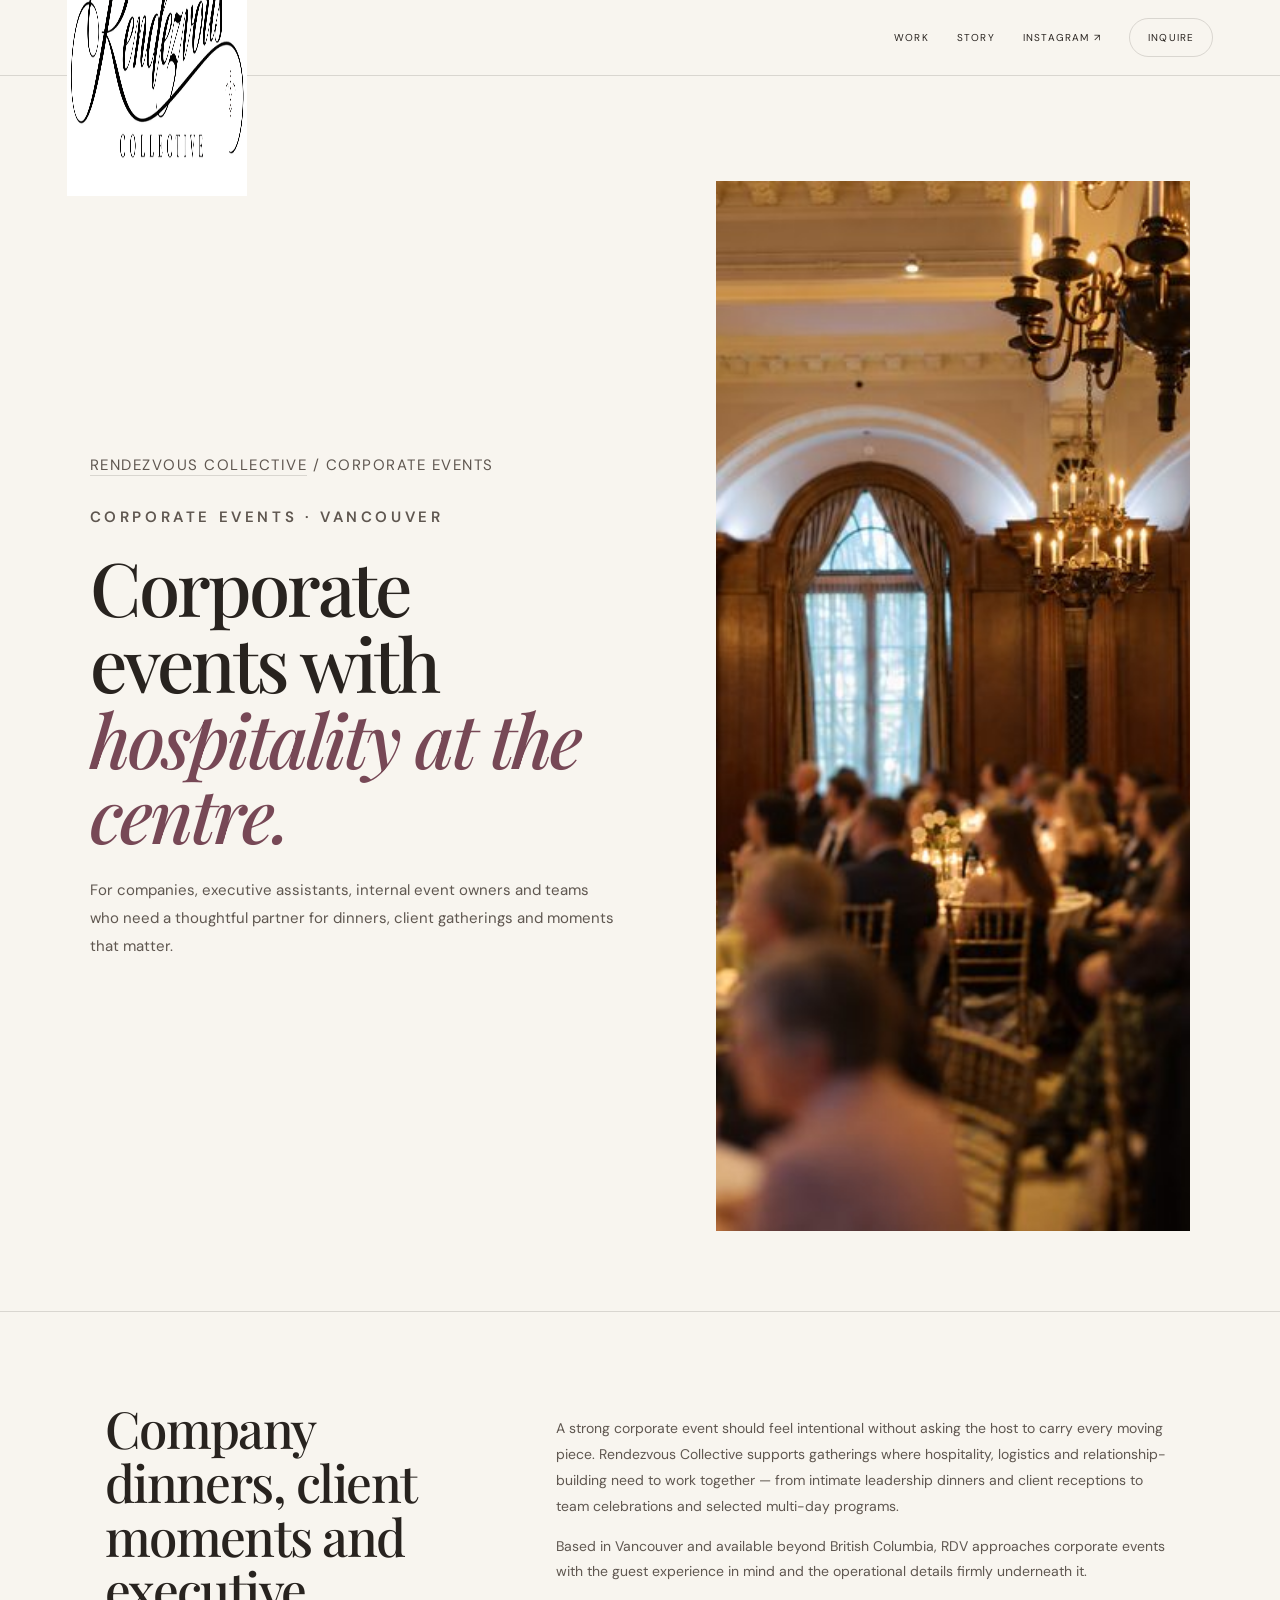
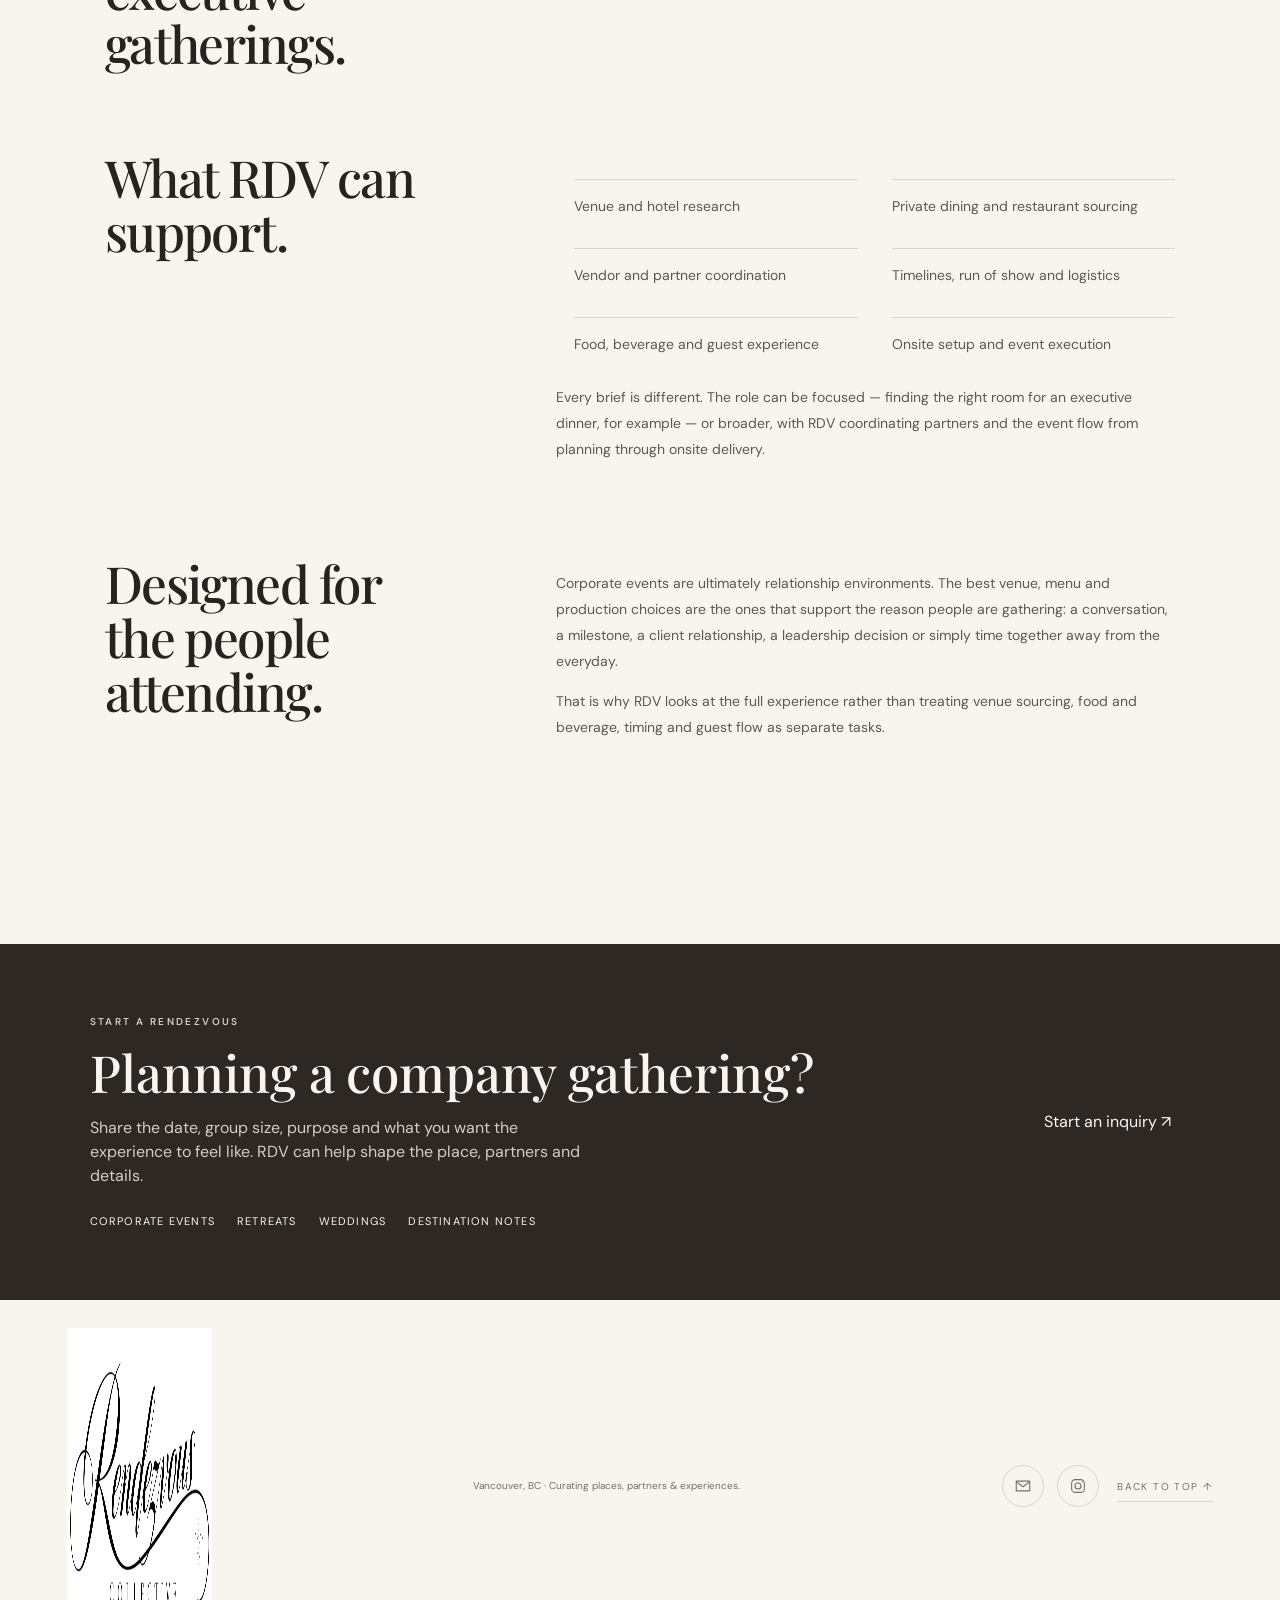
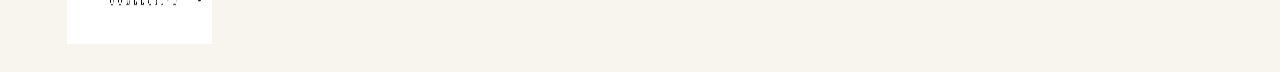
==== commit a0317d19: "Use reliable inline contact icons" ====
--- a/corporate-events-vancouver/index.html
+++ b/corporate-events-vancouver/index.html
@@ -1 +1 @@
-<!doctype html><html lang="en-CA"><head><meta charset="UTF-8"><meta name="viewport" content="width=device-width,initial-scale=1"><meta name="theme-color" content="#f8f5ef"><meta name="robots" content="index,follow,max-image-preview:large"><title>Corporate Event Planning Vancouver | Dinners & Events | RDV</title><meta name="description" content="Vancouver corporate event planning for dinners, client gatherings and executive events, with venue sourcing, partner coordination and thoughtful execution."><link rel="canonical" href="https://rdvcollective.com/corporate-events-vancouver/"><link rel="icon" href="../favicon.svg?v=5" type="image/svg+xml"><link rel="icon" href="../favicon.png?v=4" type="image/png"><link rel="stylesheet" href="../styles.css?v=9"><script src="../script.js?v=9" defer></script><meta property="og:type" content="website"><meta property="og:site_name" content="Rendezvous Collective"><meta property="og:locale" content="en_CA"><meta property="og:url" content="https://rdvcollective.com/corporate-events-vancouver/"><meta property="og:title" content="Corporate Event Planning Vancouver | Dinners & Events | RDV"><meta property="og:description" content="Vancouver corporate event planning for dinners, client gatherings and executive events, with venue sourcing, partner coordination and thoughtful execution."><meta property="og:image" content="https://rdvcollective.com/images/corp-event-ballroom.jpg"><script type="application/ld+json">{"@context": "https://schema.org", "@graph": [{"@type": "Service", "name": "Corporate Event Planning Vancouver", "url": "https://rdvcollective.com/corporate-events-vancouver/", "serviceType": "Corporate event planning", "provider": {"@type": "Organization", "name": "Rendezvous Collective", "url": "https://rdvcollective.com/"}, "areaServed": [{"@type": "City", "name": "Vancouver"}, {"@type": "AdministrativeArea", "name": "British Columbia"}, {"@type": "Country", "name": "Canada"}]}, {"@type": "BreadcrumbList", "itemListElement": [{"@type": "ListItem", "position": 1, "name": "Rendezvous Collective", "item": "https://rdvcollective.com/"}, {"@type": "ListItem", "position": 2, "name": "Corporate Event Planning Vancouver", "item": "https://rdvcollective.com/corporate-events-vancouver/"}]}]}</script></head><body class="subpage"><header class="header"><a href="../" class="brand" aria-label="Rendezvous Collective home"><img src="../images/rdv-horizontal-logo.png" alt="Rendezvous Collective" width="789" height="316"></a><nav aria-label="Primary navigation"><a href="../#work">Work</a><a href="../#story">Story</a><a href="https://www.instagram.com/therdvcollective/" target="_blank" rel="noopener">Instagram ↗</a><a class="inquire" href="mailto:alaina@rdvcollective.com?subject=Corporate%20Event%20Inquiry">Inquire</a></nav></header><main id="top"><section class="sub-hero"><div><p class="breadcrumbs"><a href="../">Rendezvous Collective</a> / Corporate Events</p><p class="eyebrow">CORPORATE EVENTS · VANCOUVER</p><h1>Corporate events with <em>hospitality at the centre.</em></h1><p>For companies, executive assistants, internal event owners and teams who need a thoughtful partner for dinners, client gatherings and moments that matter.</p></div><img src="../images/corp-event-ballroom.jpg" alt="Guests networking at a formal chandelier-lit corporate dinner" width="1400" height="1050" fetchpriority="high" decoding="async"></section><section class="sub-content"><div class="sub-grid"><h2>Company dinners, client moments and executive gatherings.</h2><div class="sub-copy"><p>A strong corporate event should feel intentional without asking the host to carry every moving piece. Rendezvous Collective supports gatherings where hospitality, logistics and relationship-building need to work together — from intimate leadership dinners and client receptions to team celebrations and selected multi-day programs.</p><p>Based in Vancouver and available beyond British Columbia, RDV approaches corporate events with the guest experience in mind and the operational details firmly underneath it.</p></div></div><div class="sub-grid"><h2>What RDV can support.</h2><div class="sub-copy"><ul class="service-list"><li>Venue and hotel research</li><li>Private dining and restaurant sourcing</li><li>Vendor and partner coordination</li><li>Timelines, run of show and logistics</li><li>Food, beverage and guest experience</li><li>Onsite setup and event execution</li></ul><p>Every brief is different. The role can be focused — finding the right room for an executive dinner, for example — or broader, with RDV coordinating partners and the event flow from planning through onsite delivery.</p></div></div><div class="sub-grid"><h2>Designed for the people attending.</h2><div class="sub-copy"><p>Corporate events are ultimately relationship environments. The best venue, menu and production choices are the ones that support the reason people are gathering: a conversation, a milestone, a client relationship, a leadership decision or simply time together away from the everyday.</p><p>That is why RDV looks at the full experience rather than treating venue sourcing, food and beverage, timing and guest flow as separate tasks.</p></div></div></section><section class="sub-cta"><div><p class="eyebrow">START A RENDEZVOUS</p><h2>Planning a company gathering?</h2><p>Share the date, group size, purpose and what you want the experience to feel like. RDV can help shape the place, partners and details.</p><div class="sub-footer-links"><a href="../corporate-events-vancouver/">Corporate events</a><a href="../corporate-retreats-vancouver/">Retreats</a><a href="../weddings-vancouver/">Weddings</a><a href="../destination-notes/">Destination notes</a></div></div><a class="inquire dark" href="mailto:alaina@rdvcollective.com?subject=Corporate%20Event%20Inquiry">Start an inquiry ↗</a></section></main><footer class="footer"><a href="../" class="footer-brand"><img class="footer-logo" src="../images/rdv-horizontal-logo.png" alt="Rendezvous Collective" width="789" height="316"></a><span class="footer-tagline">Vancouver, BC · Curating places, partners &amp; experiences.</span><div class="footer-actions"><a class="icon-link" href="mailto:alaina@rdvcollective.com" aria-label="Email alaina@rdvcollective.com" title="Email"><img src="../images/mail-icon.png" alt="" width="64" height="64" aria-hidden="true"></a><a class="icon-link" href="https://www.instagram.com/therdvcollective/" target="_blank" rel="noopener" aria-label="Instagram @therdvcollective" title="Instagram"><img src="../images/instagram-icon.png" alt="" width="64" height="64" aria-hidden="true"></a><a class="footer-top" href="#top">Back to top ↑</a></div></footer><a class="floating-top" href="#top" aria-label="Back to top" data-floating-top><span>Top</span><b aria-hidden="true">↑</b></a></body></html>+<!doctype html><html lang="en-CA"><head><meta charset="UTF-8"><meta name="viewport" content="width=device-width,initial-scale=1"><meta name="theme-color" content="#f8f5ef"><meta name="robots" content="index,follow,max-image-preview:large"><title>Corporate Event Planning Vancouver | Dinners & Events | RDV</title><meta name="description" content="Vancouver corporate event planning for dinners, client gatherings and executive events, with venue sourcing, partner coordination and thoughtful execution."><link rel="canonical" href="https://rdvcollective.com/corporate-events-vancouver/"><link rel="icon" href="../favicon.svg?v=5" type="image/svg+xml"><link rel="icon" href="../favicon.png?v=4" type="image/png"><link rel="stylesheet" href="../styles.css?v=9"><script src="../script.js?v=9" defer></script><meta property="og:type" content="website"><meta property="og:site_name" content="Rendezvous Collective"><meta property="og:locale" content="en_CA"><meta property="og:url" content="https://rdvcollective.com/corporate-events-vancouver/"><meta property="og:title" content="Corporate Event Planning Vancouver | Dinners & Events | RDV"><meta property="og:description" content="Vancouver corporate event planning for dinners, client gatherings and executive events, with venue sourcing, partner coordination and thoughtful execution."><meta property="og:image" content="https://rdvcollective.com/images/corp-event-ballroom.jpg"><script type="application/ld+json">{"@context": "https://schema.org", "@graph": [{"@type": "Service", "name": "Corporate Event Planning Vancouver", "url": "https://rdvcollective.com/corporate-events-vancouver/", "serviceType": "Corporate event planning", "provider": {"@type": "Organization", "name": "Rendezvous Collective", "url": "https://rdvcollective.com/"}, "areaServed": [{"@type": "City", "name": "Vancouver"}, {"@type": "AdministrativeArea", "name": "British Columbia"}, {"@type": "Country", "name": "Canada"}]}, {"@type": "BreadcrumbList", "itemListElement": [{"@type": "ListItem", "position": 1, "name": "Rendezvous Collective", "item": "https://rdvcollective.com/"}, {"@type": "ListItem", "position": 2, "name": "Corporate Event Planning Vancouver", "item": "https://rdvcollective.com/corporate-events-vancouver/"}]}]}</script></head><body class="subpage"><header class="header"><a href="../" class="brand" aria-label="Rendezvous Collective home"><img src="../images/rdv-horizontal-logo.png" alt="Rendezvous Collective" width="789" height="316"></a><nav aria-label="Primary navigation"><a href="../#work">Work</a><a href="../#story">Story</a><a href="https://www.instagram.com/therdvcollective/" target="_blank" rel="noopener">Instagram ↗</a><a class="inquire" href="mailto:alaina@rdvcollective.com?subject=Corporate%20Event%20Inquiry">Inquire</a></nav></header><main id="top"><section class="sub-hero"><div><p class="breadcrumbs"><a href="../">Rendezvous Collective</a> / Corporate Events</p><p class="eyebrow">CORPORATE EVENTS · VANCOUVER</p><h1>Corporate events with <em>hospitality at the centre.</em></h1><p>For companies, executive assistants, internal event owners and teams who need a thoughtful partner for dinners, client gatherings and moments that matter.</p></div><img src="../images/corp-event-ballroom.jpg" alt="Guests networking at a formal chandelier-lit corporate dinner" width="1400" height="1050" fetchpriority="high" decoding="async"></section><section class="sub-content"><div class="sub-grid"><h2>Company dinners, client moments and executive gatherings.</h2><div class="sub-copy"><p>A strong corporate event should feel intentional without asking the host to carry every moving piece. Rendezvous Collective supports gatherings where hospitality, logistics and relationship-building need to work together — from intimate leadership dinners and client receptions to team celebrations and selected multi-day programs.</p><p>Based in Vancouver and available beyond British Columbia, RDV approaches corporate events with the guest experience in mind and the operational details firmly underneath it.</p></div></div><div class="sub-grid"><h2>What RDV can support.</h2><div class="sub-copy"><ul class="service-list"><li>Venue and hotel research</li><li>Private dining and restaurant sourcing</li><li>Vendor and partner coordination</li><li>Timelines, run of show and logistics</li><li>Food, beverage and guest experience</li><li>Onsite setup and event execution</li></ul><p>Every brief is different. The role can be focused — finding the right room for an executive dinner, for example — or broader, with RDV coordinating partners and the event flow from planning through onsite delivery.</p></div></div><div class="sub-grid"><h2>Designed for the people attending.</h2><div class="sub-copy"><p>Corporate events are ultimately relationship environments. The best venue, menu and production choices are the ones that support the reason people are gathering: a conversation, a milestone, a client relationship, a leadership decision or simply time together away from the everyday.</p><p>That is why RDV looks at the full experience rather than treating venue sourcing, food and beverage, timing and guest flow as separate tasks.</p></div></div></section><section class="sub-cta"><div><p class="eyebrow">START A RENDEZVOUS</p><h2>Planning a company gathering?</h2><p>Share the date, group size, purpose and what you want the experience to feel like. RDV can help shape the place, partners and details.</p><div class="sub-footer-links"><a href="../corporate-events-vancouver/">Corporate events</a><a href="../corporate-retreats-vancouver/">Retreats</a><a href="../weddings-vancouver/">Weddings</a><a href="../destination-notes/">Destination notes</a></div></div><a class="inquire dark" href="mailto:alaina@rdvcollective.com?subject=Corporate%20Event%20Inquiry">Start an inquiry ↗</a></section></main><footer class="footer"><a href="../" class="footer-brand"><img class="footer-logo" src="../images/rdv-horizontal-logo.png" alt="Rendezvous Collective" width="789" height="316"></a><span class="footer-tagline">Vancouver, BC · Curating places, partners &amp; experiences.</span><div class="footer-actions"><a class="icon-link" href="mailto:alaina@rdvcollective.com" aria-label="Email alaina@rdvcollective.com" title="Email"><svg viewBox="0 0 24 24" aria-hidden="true"><path d="M3 5.5h18v13H3z"/><path d="m4 7 8 6 8-6"/></svg></a><a class="icon-link" href="https://www.instagram.com/therdvcollective/" target="_blank" rel="noopener" aria-label="Instagram @therdvcollective" title="Instagram"><svg viewBox="0 0 24 24" aria-hidden="true"><rect x="3.5" y="3.5" width="17" height="17" rx="5"/><circle cx="12" cy="12" r="4"/><circle cx="17.6" cy="6.5" r=".8" class="fill-dot"/></svg></a><a class="footer-top" href="#top">Back to top ↑</a></div></footer><a class="floating-top" href="#top" aria-label="Back to top" data-floating-top><span>Top</span><b aria-hidden="true">↑</b></a></body></html>
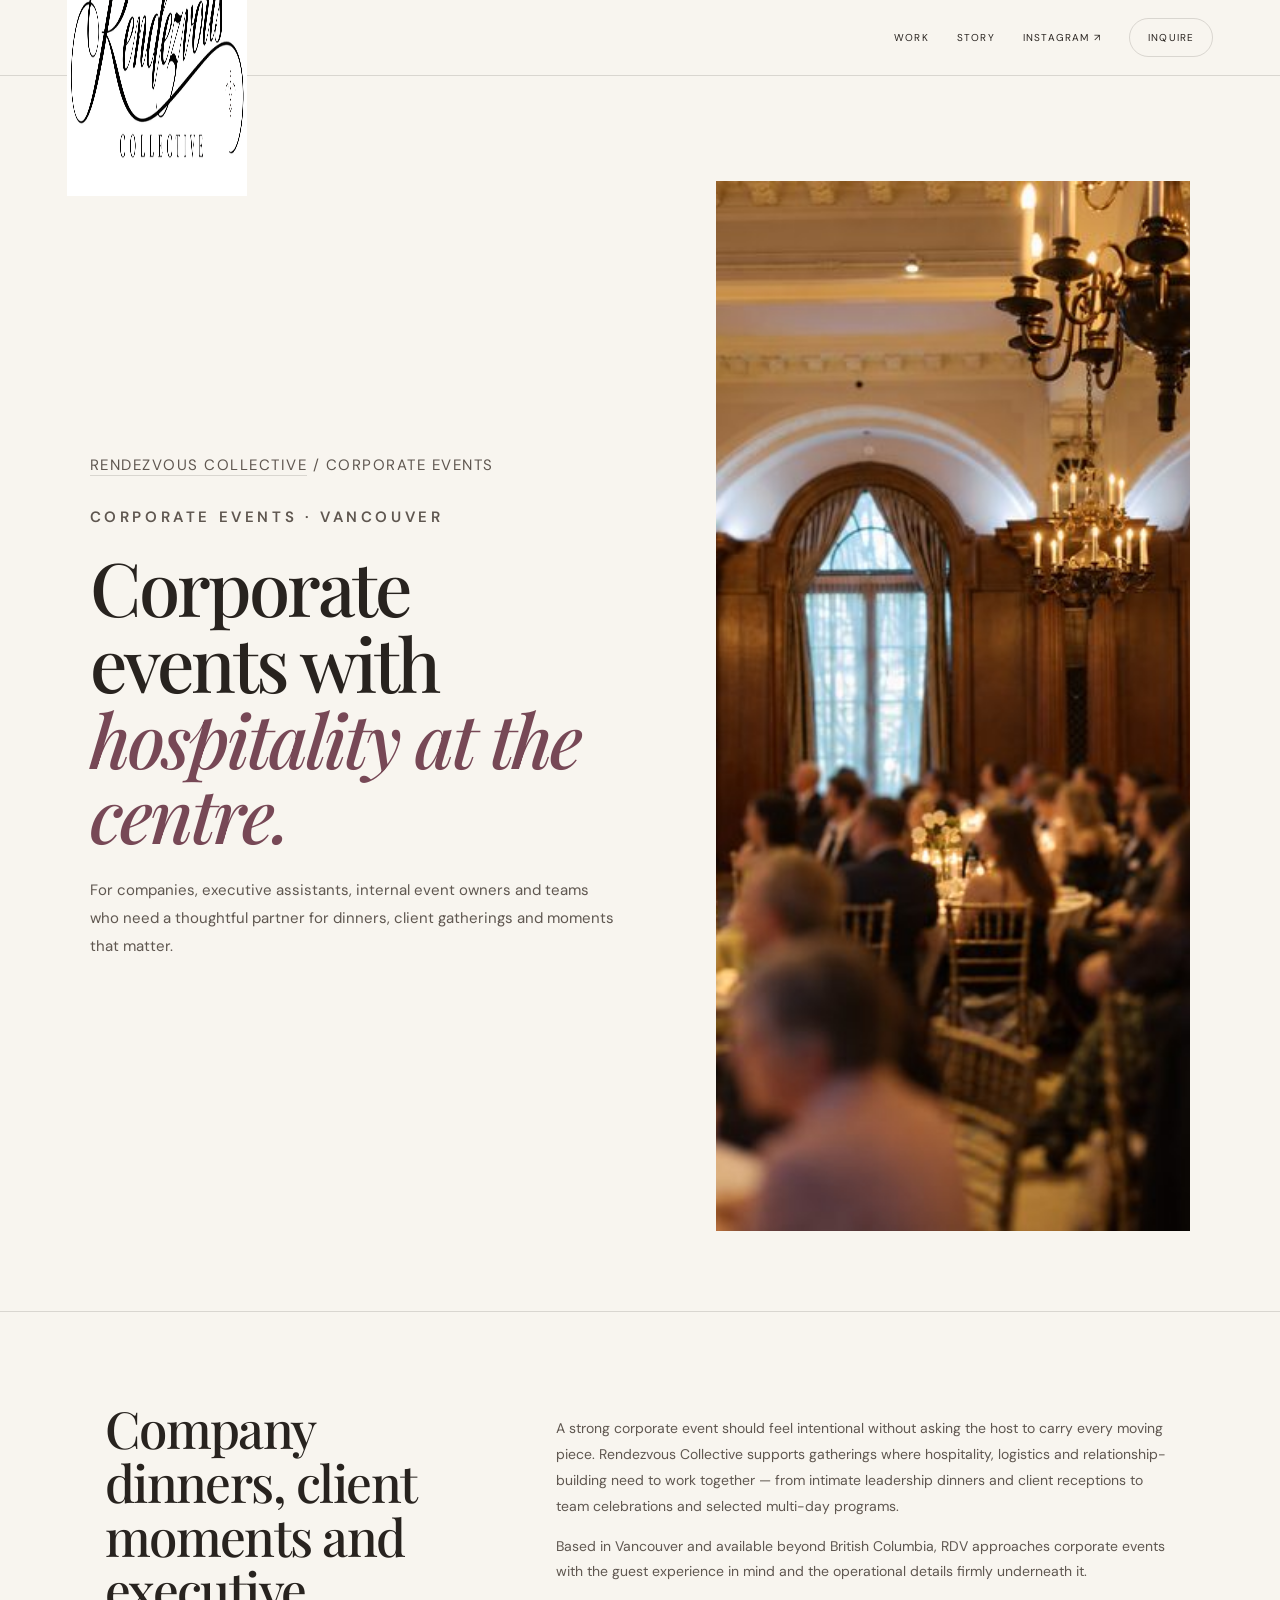
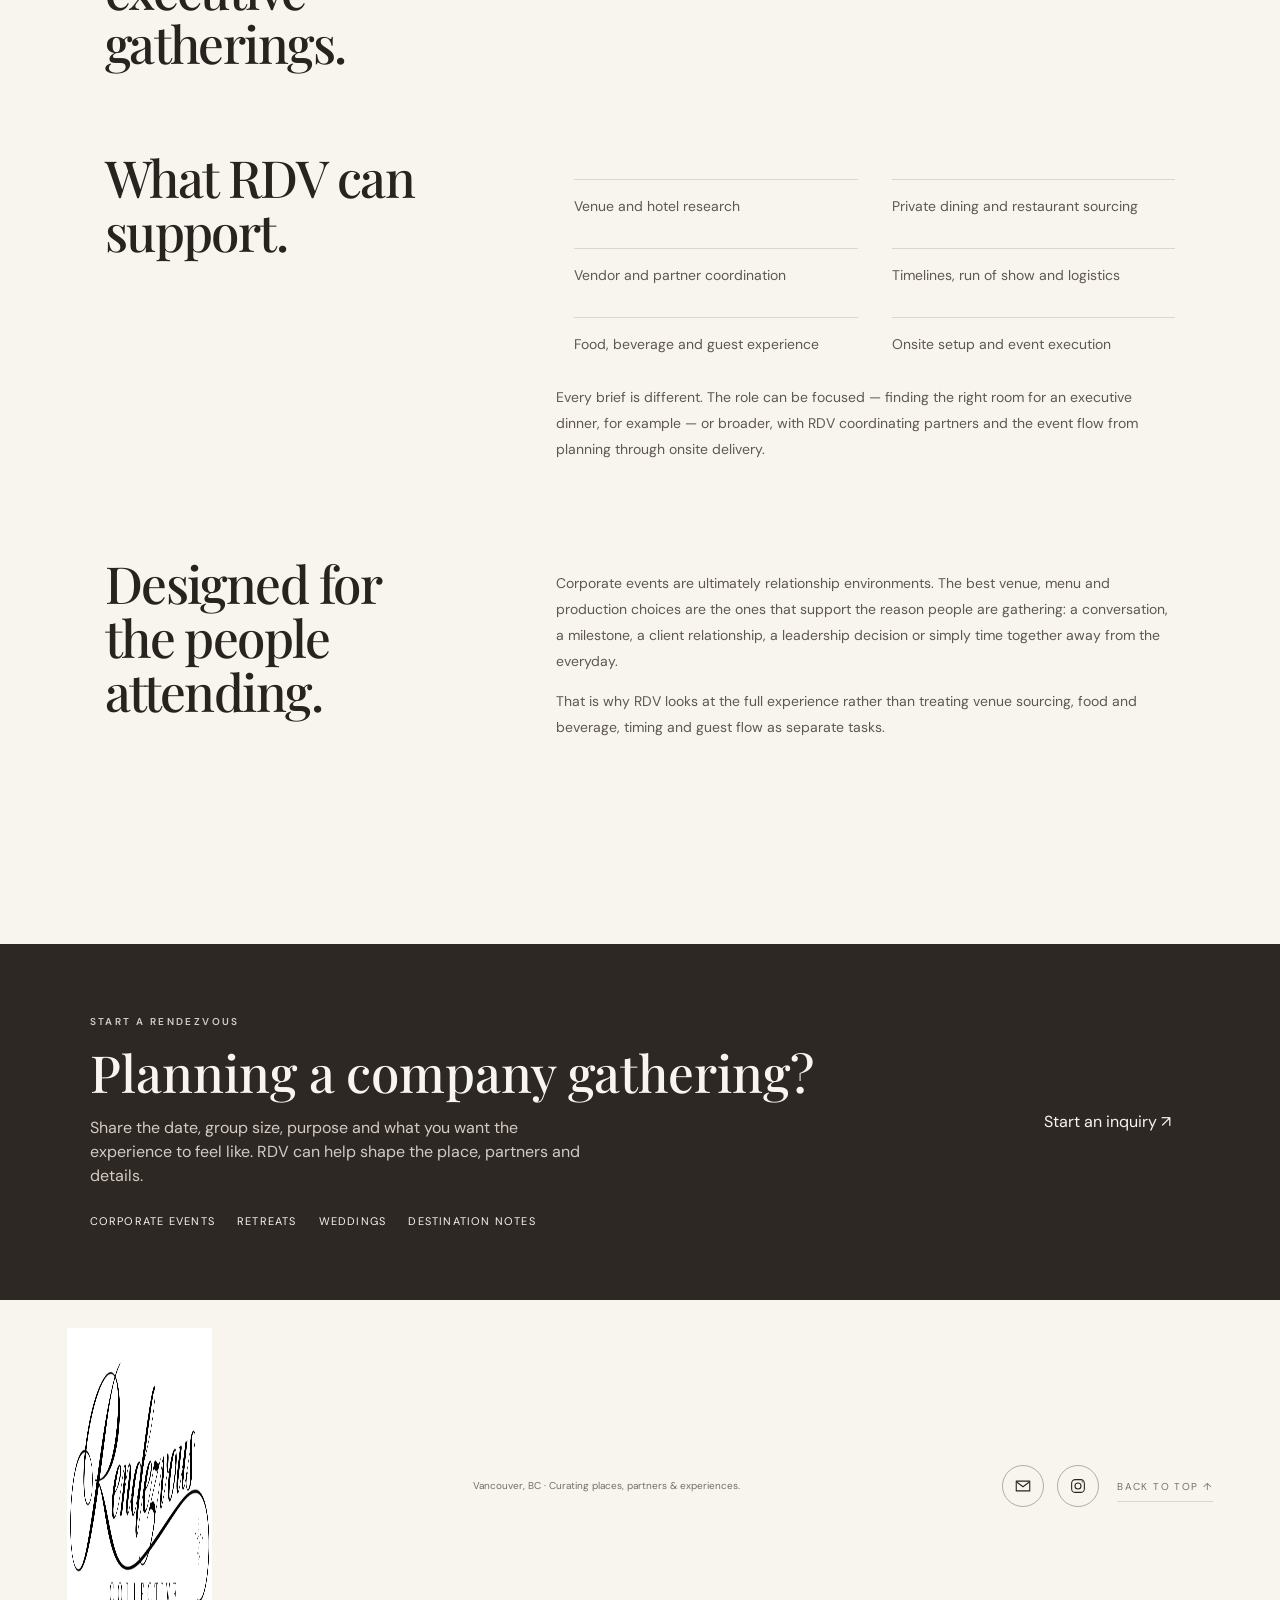
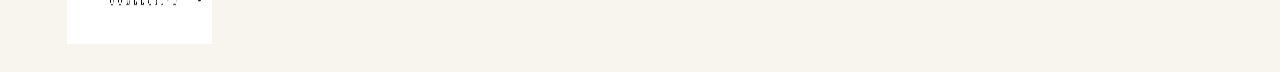
==== commit f3924f3c: "Refresh final site stylesheet" ====
--- a/corporate-events-vancouver/index.html
+++ b/corporate-events-vancouver/index.html
@@ -1 +1 @@
-<!doctype html><html lang="en-CA"><head><meta charset="UTF-8"><meta name="viewport" content="width=device-width,initial-scale=1"><meta name="theme-color" content="#f8f5ef"><meta name="robots" content="index,follow,max-image-preview:large"><title>Corporate Event Planning Vancouver | Dinners & Events | RDV</title><meta name="description" content="Vancouver corporate event planning for dinners, client gatherings and executive events, with venue sourcing, partner coordination and thoughtful execution."><link rel="canonical" href="https://rdvcollective.com/corporate-events-vancouver/"><link rel="icon" href="../favicon.svg?v=5" type="image/svg+xml"><link rel="icon" href="../favicon.png?v=4" type="image/png"><link rel="stylesheet" href="../styles.css?v=9"><script src="../script.js?v=9" defer></script><meta property="og:type" content="website"><meta property="og:site_name" content="Rendezvous Collective"><meta property="og:locale" content="en_CA"><meta property="og:url" content="https://rdvcollective.com/corporate-events-vancouver/"><meta property="og:title" content="Corporate Event Planning Vancouver | Dinners & Events | RDV"><meta property="og:description" content="Vancouver corporate event planning for dinners, client gatherings and executive events, with venue sourcing, partner coordination and thoughtful execution."><meta property="og:image" content="https://rdvcollective.com/images/corp-event-ballroom.jpg"><script type="application/ld+json">{"@context": "https://schema.org", "@graph": [{"@type": "Service", "name": "Corporate Event Planning Vancouver", "url": "https://rdvcollective.com/corporate-events-vancouver/", "serviceType": "Corporate event planning", "provider": {"@type": "Organization", "name": "Rendezvous Collective", "url": "https://rdvcollective.com/"}, "areaServed": [{"@type": "City", "name": "Vancouver"}, {"@type": "AdministrativeArea", "name": "British Columbia"}, {"@type": "Country", "name": "Canada"}]}, {"@type": "BreadcrumbList", "itemListElement": [{"@type": "ListItem", "position": 1, "name": "Rendezvous Collective", "item": "https://rdvcollective.com/"}, {"@type": "ListItem", "position": 2, "name": "Corporate Event Planning Vancouver", "item": "https://rdvcollective.com/corporate-events-vancouver/"}]}]}</script></head><body class="subpage"><header class="header"><a href="../" class="brand" aria-label="Rendezvous Collective home"><img src="../images/rdv-horizontal-logo.png" alt="Rendezvous Collective" width="789" height="316"></a><nav aria-label="Primary navigation"><a href="../#work">Work</a><a href="../#story">Story</a><a href="https://www.instagram.com/therdvcollective/" target="_blank" rel="noopener">Instagram ↗</a><a class="inquire" href="mailto:alaina@rdvcollective.com?subject=Corporate%20Event%20Inquiry">Inquire</a></nav></header><main id="top"><section class="sub-hero"><div><p class="breadcrumbs"><a href="../">Rendezvous Collective</a> / Corporate Events</p><p class="eyebrow">CORPORATE EVENTS · VANCOUVER</p><h1>Corporate events with <em>hospitality at the centre.</em></h1><p>For companies, executive assistants, internal event owners and teams who need a thoughtful partner for dinners, client gatherings and moments that matter.</p></div><img src="../images/corp-event-ballroom.jpg" alt="Guests networking at a formal chandelier-lit corporate dinner" width="1400" height="1050" fetchpriority="high" decoding="async"></section><section class="sub-content"><div class="sub-grid"><h2>Company dinners, client moments and executive gatherings.</h2><div class="sub-copy"><p>A strong corporate event should feel intentional without asking the host to carry every moving piece. Rendezvous Collective supports gatherings where hospitality, logistics and relationship-building need to work together — from intimate leadership dinners and client receptions to team celebrations and selected multi-day programs.</p><p>Based in Vancouver and available beyond British Columbia, RDV approaches corporate events with the guest experience in mind and the operational details firmly underneath it.</p></div></div><div class="sub-grid"><h2>What RDV can support.</h2><div class="sub-copy"><ul class="service-list"><li>Venue and hotel research</li><li>Private dining and restaurant sourcing</li><li>Vendor and partner coordination</li><li>Timelines, run of show and logistics</li><li>Food, beverage and guest experience</li><li>Onsite setup and event execution</li></ul><p>Every brief is different. The role can be focused — finding the right room for an executive dinner, for example — or broader, with RDV coordinating partners and the event flow from planning through onsite delivery.</p></div></div><div class="sub-grid"><h2>Designed for the people attending.</h2><div class="sub-copy"><p>Corporate events are ultimately relationship environments. The best venue, menu and production choices are the ones that support the reason people are gathering: a conversation, a milestone, a client relationship, a leadership decision or simply time together away from the everyday.</p><p>That is why RDV looks at the full experience rather than treating venue sourcing, food and beverage, timing and guest flow as separate tasks.</p></div></div></section><section class="sub-cta"><div><p class="eyebrow">START A RENDEZVOUS</p><h2>Planning a company gathering?</h2><p>Share the date, group size, purpose and what you want the experience to feel like. RDV can help shape the place, partners and details.</p><div class="sub-footer-links"><a href="../corporate-events-vancouver/">Corporate events</a><a href="../corporate-retreats-vancouver/">Retreats</a><a href="../weddings-vancouver/">Weddings</a><a href="../destination-notes/">Destination notes</a></div></div><a class="inquire dark" href="mailto:alaina@rdvcollective.com?subject=Corporate%20Event%20Inquiry">Start an inquiry ↗</a></section></main><footer class="footer"><a href="../" class="footer-brand"><img class="footer-logo" src="../images/rdv-horizontal-logo.png" alt="Rendezvous Collective" width="789" height="316"></a><span class="footer-tagline">Vancouver, BC · Curating places, partners &amp; experiences.</span><div class="footer-actions"><a class="icon-link" href="mailto:alaina@rdvcollective.com" aria-label="Email alaina@rdvcollective.com" title="Email"><svg viewBox="0 0 24 24" aria-hidden="true"><path d="M3 5.5h18v13H3z"/><path d="m4 7 8 6 8-6"/></svg></a><a class="icon-link" href="https://www.instagram.com/therdvcollective/" target="_blank" rel="noopener" aria-label="Instagram @therdvcollective" title="Instagram"><svg viewBox="0 0 24 24" aria-hidden="true"><rect x="3.5" y="3.5" width="17" height="17" rx="5"/><circle cx="12" cy="12" r="4"/><circle cx="17.6" cy="6.5" r=".8" class="fill-dot"/></svg></a><a class="footer-top" href="#top">Back to top ↑</a></div></footer><a class="floating-top" href="#top" aria-label="Back to top" data-floating-top><span>Top</span><b aria-hidden="true">↑</b></a></body></html>+<!doctype html><html lang="en-CA"><head><meta charset="UTF-8"><meta name="viewport" content="width=device-width,initial-scale=1"><meta name="theme-color" content="#f8f5ef"><meta name="robots" content="index,follow,max-image-preview:large"><title>Corporate Event Planning Vancouver | Dinners & Events | RDV</title><meta name="description" content="Vancouver corporate event planning for dinners, client gatherings and executive events, with venue sourcing, partner coordination and thoughtful execution."><link rel="canonical" href="https://rdvcollective.com/corporate-events-vancouver/"><link rel="icon" href="../favicon.svg?v=5" type="image/svg+xml"><link rel="icon" href="../favicon.png?v=4" type="image/png"><link rel="stylesheet" href="../styles.css?v=10"><script src="../script.js?v=9" defer></script><meta property="og:type" content="website"><meta property="og:site_name" content="Rendezvous Collective"><meta property="og:locale" content="en_CA"><meta property="og:url" content="https://rdvcollective.com/corporate-events-vancouver/"><meta property="og:title" content="Corporate Event Planning Vancouver | Dinners & Events | RDV"><meta property="og:description" content="Vancouver corporate event planning for dinners, client gatherings and executive events, with venue sourcing, partner coordination and thoughtful execution."><meta property="og:image" content="https://rdvcollective.com/images/corp-event-ballroom.jpg"><script type="application/ld+json">{"@context": "https://schema.org", "@graph": [{"@type": "Service", "name": "Corporate Event Planning Vancouver", "url": "https://rdvcollective.com/corporate-events-vancouver/", "serviceType": "Corporate event planning", "provider": {"@type": "Organization", "name": "Rendezvous Collective", "url": "https://rdvcollective.com/"}, "areaServed": [{"@type": "City", "name": "Vancouver"}, {"@type": "AdministrativeArea", "name": "British Columbia"}, {"@type": "Country", "name": "Canada"}]}, {"@type": "BreadcrumbList", "itemListElement": [{"@type": "ListItem", "position": 1, "name": "Rendezvous Collective", "item": "https://rdvcollective.com/"}, {"@type": "ListItem", "position": 2, "name": "Corporate Event Planning Vancouver", "item": "https://rdvcollective.com/corporate-events-vancouver/"}]}]}</script></head><body class="subpage"><header class="header"><a href="../" class="brand" aria-label="Rendezvous Collective home"><img src="../images/rdv-horizontal-logo.png" alt="Rendezvous Collective" width="789" height="316"></a><nav aria-label="Primary navigation"><a href="../#work">Work</a><a href="../#story">Story</a><a href="https://www.instagram.com/therdvcollective/" target="_blank" rel="noopener">Instagram ↗</a><a class="inquire" href="mailto:alaina@rdvcollective.com?subject=Corporate%20Event%20Inquiry">Inquire</a></nav></header><main id="top"><section class="sub-hero"><div><p class="breadcrumbs"><a href="../">Rendezvous Collective</a> / Corporate Events</p><p class="eyebrow">CORPORATE EVENTS · VANCOUVER</p><h1>Corporate events with <em>hospitality at the centre.</em></h1><p>For companies, executive assistants, internal event owners and teams who need a thoughtful partner for dinners, client gatherings and moments that matter.</p></div><img src="../images/corp-event-ballroom.jpg" alt="Guests networking at a formal chandelier-lit corporate dinner" width="1400" height="1050" fetchpriority="high" decoding="async"></section><section class="sub-content"><div class="sub-grid"><h2>Company dinners, client moments and executive gatherings.</h2><div class="sub-copy"><p>A strong corporate event should feel intentional without asking the host to carry every moving piece. Rendezvous Collective supports gatherings where hospitality, logistics and relationship-building need to work together — from intimate leadership dinners and client receptions to team celebrations and selected multi-day programs.</p><p>Based in Vancouver and available beyond British Columbia, RDV approaches corporate events with the guest experience in mind and the operational details firmly underneath it.</p></div></div><div class="sub-grid"><h2>What RDV can support.</h2><div class="sub-copy"><ul class="service-list"><li>Venue and hotel research</li><li>Private dining and restaurant sourcing</li><li>Vendor and partner coordination</li><li>Timelines, run of show and logistics</li><li>Food, beverage and guest experience</li><li>Onsite setup and event execution</li></ul><p>Every brief is different. The role can be focused — finding the right room for an executive dinner, for example — or broader, with RDV coordinating partners and the event flow from planning through onsite delivery.</p></div></div><div class="sub-grid"><h2>Designed for the people attending.</h2><div class="sub-copy"><p>Corporate events are ultimately relationship environments. The best venue, menu and production choices are the ones that support the reason people are gathering: a conversation, a milestone, a client relationship, a leadership decision or simply time together away from the everyday.</p><p>That is why RDV looks at the full experience rather than treating venue sourcing, food and beverage, timing and guest flow as separate tasks.</p></div></div></section><section class="sub-cta"><div><p class="eyebrow">START A RENDEZVOUS</p><h2>Planning a company gathering?</h2><p>Share the date, group size, purpose and what you want the experience to feel like. RDV can help shape the place, partners and details.</p><div class="sub-footer-links"><a href="../corporate-events-vancouver/">Corporate events</a><a href="../corporate-retreats-vancouver/">Retreats</a><a href="../weddings-vancouver/">Weddings</a><a href="../destination-notes/">Destination notes</a></div></div><a class="inquire dark" href="mailto:alaina@rdvcollective.com?subject=Corporate%20Event%20Inquiry">Start an inquiry ↗</a></section></main><footer class="footer"><a href="../" class="footer-brand"><img class="footer-logo" src="../images/rdv-horizontal-logo.png" alt="Rendezvous Collective" width="789" height="316"></a><span class="footer-tagline">Vancouver, BC · Curating places, partners &amp; experiences.</span><div class="footer-actions"><a class="icon-link" href="mailto:alaina@rdvcollective.com" aria-label="Email alaina@rdvcollective.com" title="Email"><svg viewBox="0 0 24 24" aria-hidden="true"><path d="M3 5.5h18v13H3z"/><path d="m4 7 8 6 8-6"/></svg></a><a class="icon-link" href="https://www.instagram.com/therdvcollective/" target="_blank" rel="noopener" aria-label="Instagram @therdvcollective" title="Instagram"><svg viewBox="0 0 24 24" aria-hidden="true"><rect x="3.5" y="3.5" width="17" height="17" rx="5"/><circle cx="12" cy="12" r="4"/><circle cx="17.6" cy="6.5" r=".8" class="fill-dot"/></svg></a><a class="footer-top" href="#top">Back to top ↑</a></div></footer><a class="floating-top" href="#top" aria-label="Back to top" data-floating-top><span>Top</span><b aria-hidden="true">↑</b></a></body></html>
--- a/styles.css
+++ b/styles.css
@@ -1 +1 @@
-@font-face{font-family:"DM Sans";src:url("fonts/dm-sans-400.ttf") format("truetype");font-weight:400;font-style:normal;font-display:swap}@font-face{font-family:"DM Sans";src:url("fonts/dm-sans-600.ttf") format("truetype");font-weight:600;font-style:normal;font-display:swap}@font-face{font-family:"Playfair Display";src:url("fonts/playfair-500.ttf") format("truetype");font-weight:500;font-style:normal;font-display:swap}@font-face{font-family:"Playfair Display";src:url("fonts/playfair-italic-500.ttf") format("truetype");font-weight:500;font-style:italic;font-display:swap}:root{--paper:#f8f5ef;--ink:#28231f;--muted:#756e67;--wine:#774856;--line:rgba(40,35,31,.15);--serif:"Playfair Display",Georgia,serif;--sans:"DM Sans",Arial,sans-serif}*{box-sizing:border-box}html{scroll-behavior:smooth}body{margin:0;background:var(--paper);color:var(--ink);font-family:var(--sans);line-height:1.5}img{display:block;max-width:100%;width:100%}a{text-decoration:none;color:inherit}button{font:inherit;color:inherit}.sr-only{position:absolute;width:1px;height:1px;padding:0;margin:-1px;overflow:hidden;clip:rect(0,0,0,0);white-space:nowrap;border:0}.eyebrow{font-size:10px;letter-spacing:.24em;font-weight:600;margin:0 0 17px;text-transform:uppercase}.light{color:#fff}.header{height:76px;padding:0 5.2vw;display:flex;align-items:center;justify-content:space-between;position:absolute;top:0;left:0;right:0;z-index:5;color:#fff}.brand{width:180px}.brand img{filter:invert(1) brightness(10)}nav{display:flex;gap:28px;align-items:center;font-size:10px;letter-spacing:.12em;text-transform:uppercase}.inquire{border:1px solid rgba(255,255,255,.65);border-radius:999px;padding:11px 18px}.hero{height:94vh;min-height:720px;position:relative;overflow:hidden}.hero-image{position:absolute;inset:0;height:100%;object-fit:cover;object-position:center}.hero-overlay{position:absolute;inset:0;background:linear-gradient(90deg,rgba(20,15,13,.52),rgba(20,15,13,.08) 70%),linear-gradient(0deg,rgba(20,15,13,.25),transparent 55%)}.hero-copy{position:absolute;left:7vw;bottom:10vh;max-width:680px;color:#fff}.hero-logo{width:min(520px,55vw);filter:invert(1) brightness(10);margin-bottom:7px}.tagline{font:italic 28px var(--serif);margin:0 0 18px}.hero-intro{font-size:14px;line-height:1.75;max-width:600px;color:rgba(255,255,255,.9);margin:0 0 25px}.arrow-link{display:inline-block;border-bottom:1px solid currentColor;padding-bottom:6px;font-size:11px;letter-spacing:.06em}.work{padding:110px 5.2vw}.heading-row{display:grid;grid-template-columns:1fr 360px;gap:60px;align-items:end;margin-bottom:48px}.heading-row h2,.story h2,.archive h2,.closing h2{font:500 clamp(44px,5vw,76px)/1.03 var(--serif);letter-spacing:-.035em;margin:0}.heading-row h2 em,.story h2 em,.archive h2 em,.point h2 em{font-style:italic;color:var(--wine);font-weight:400}.intro{font-size:13px;line-height:1.7;color:var(--muted);margin:0}.work-grid{display:grid;grid-template-columns:repeat(3,1fr);gap:42px 18px}.work-item img{aspect-ratio:4/3;object-fit:cover}.work-item:nth-child(2) img{object-position:center 34%}.work-item:nth-child(4) img{object-position:center 50%}.details-item img{object-position:center 29%}.work-item span{display:flex;justify-content:space-between;gap:15px;margin-top:10px;text-transform:uppercase;font-size:9px;letter-spacing:.17em}.work-item b{font-weight:400}.work-item img{transition:transform .55s ease,filter .35s ease}.work-item:hover img{transform:scale(1.018);filter:saturate(.95)}.point{padding:90px 10vw 100px;border-top:1px solid var(--line);border-bottom:1px solid var(--line);text-align:center}.point h2{font:500 clamp(44px,5.5vw,78px)/1.05 var(--serif);letter-spacing:-.04em;max-width:1100px;margin:0 auto}.point-footer{display:flex;justify-content:center;gap:70px;align-items:baseline;margin-top:36px;font-size:12px;color:var(--muted)}.serif-small{font:italic 18px var(--serif);color:var(--ink)!important}.story{padding:120px 7vw;display:grid;grid-template-columns:.9fr 1.1fr;gap:9vw;align-items:center}.story-copy>p:not(.eyebrow):not(.signature){font-size:14px;line-height:1.9;color:#5f5750;max-width:560px}.signature{font:italic 23px var(--serif);color:var(--wine);margin-top:28px}.story-image{height:640px;object-fit:cover}.archive{padding:115px 7vw 125px;border-top:1px solid var(--line)}.archive-heading{display:grid;grid-template-columns:.75fr 1.15fr .7fr;gap:50px;align-items:end;margin-bottom:42px}.archive-heading .eyebrow{grid-column:1}.archive-heading h2{grid-column:1/3;grid-row:2;margin-top:-5px}.archive-heading>p:not(.eyebrow){grid-column:3;grid-row:2;font-size:13px;line-height:1.75;color:var(--muted);margin:0}.archive-heading .arrow-link{grid-column:3;grid-row:3;justify-self:start;margin-top:10px}.archive-images{display:grid;grid-template-columns:1fr 1fr;gap:18px}.archive-images img{aspect-ratio:4/3;height:auto;object-fit:cover}.closing{padding:100px 7vw 90px;background:#2d2824;color:#f8f5ef}.closing h2{max-width:1050px}.closing h2 a{font-style:italic;border-bottom:1px solid #ae918a}.audience-links{margin-top:36px;display:flex;flex-wrap:wrap;gap:12px 26px;color:#d6ccc2}.audience-links a{border-bottom:1px solid rgba(248,245,239,.2);padding-bottom:5px}.closing-bottom{display:flex;justify-content:space-between;align-items:center;margin-top:55px;font-size:11px;letter-spacing:.08em}.inquire.dark{border-color:rgba(248,245,239,.45)}.footer{min-height:110px;padding:28px 5.2vw;display:grid;grid-template-columns:auto 1fr auto;gap:34px;align-items:center;color:var(--muted);font-size:10px}.footer-brand{width:145px}.footer-logo{width:145px}.footer-tagline{text-align:center}.footer-actions{display:flex;align-items:center;gap:13px}.icon-link{width:42px;height:42px;border:1px solid var(--line);border-radius:999px;display:grid;place-items:center;transition:border-color .2s,color .2s,transform .2s;background:transparent}.icon-link:hover{border-color:var(--wine);color:var(--wine);transform:translateY(-2px)}.icon-link img{width:18px;height:18px;object-fit:contain}.icon-link svg{width:18px;height:18px;fill:none;stroke:currentColor;stroke-width:1.45;stroke-linecap:round;stroke-linejoin:round}.icon-link .fill-dot{fill:currentColor;stroke:none}.footer-top{margin-left:5px;text-transform:uppercase;letter-spacing:.14em;border-bottom:1px solid var(--line);padding:9px 0 7px;transition:color .2s,border-color .2s}.footer-top:hover{color:var(--wine);border-color:var(--wine)}.floating-top{position:fixed;right:0;top:52%;z-index:20;width:42px;padding:15px 0 13px;background:rgba(248,245,239,.94);border:1px solid var(--line);border-right:0;border-radius:12px 0 0 12px;display:flex;flex-direction:column;align-items:center;gap:7px;color:var(--ink);box-shadow:0 8px 30px rgba(40,35,31,.06);opacity:0;pointer-events:none;transform:translateX(100%);transition:opacity .25s ease,transform .25s ease,background .2s}.floating-top span{font-size:8px;letter-spacing:.16em;text-transform:uppercase;writing-mode:vertical-rl;transform:rotate(180deg)}.floating-top b{font-size:13px;font-weight:400}.floating-top.is-visible{opacity:1;pointer-events:auto;transform:none}.floating-top:hover{background:#fff}.subpage .header{position:relative;color:var(--ink);border-bottom:1px solid var(--line)}.subpage .brand img{filter:none}.subpage .inquire{border-color:var(--line)}.sub-hero{padding:105px 7vw 80px;display:grid;grid-template-columns:1.05fr .95fr;gap:8vw;align-items:center;border-bottom:1px solid var(--line)}.sub-hero h1{font:500 clamp(46px,5.8vw,84px)/1.02 var(--serif);letter-spacing:-.04em;margin:0 0 25px}.sub-hero h1 em{color:var(--wine);font-style:italic;font-weight:400}.sub-hero p{font-size:15px;line-height:1.85;color:#5f5750;max-width:680px}.sub-hero img{aspect-ratio:4/3;object-fit:cover}.sub-content{padding:90px 7vw 110px;max-width:1250px;margin:auto}.sub-grid{display:grid;grid-template-columns:.72fr 1.28fr;gap:8vw;margin-bottom:80px}.sub-grid h2{font:500 clamp(34px,4vw,58px)/1.05 var(--serif);letter-spacing:-.03em;margin:0}.sub-copy p,.sub-copy li{font-size:14px;line-height:1.85;color:#5f5750}.sub-copy ul{padding-left:18px}.service-list{display:grid;grid-template-columns:repeat(2,1fr);gap:14px 34px;margin:28px 0 0;padding:0;list-style:none}.service-list li{border-top:1px solid var(--line);padding:14px 0}.sub-cta{padding:70px 7vw;background:#2d2824;color:#f8f5ef;display:flex;justify-content:space-between;gap:50px;align-items:center}.sub-cta h2{font:500 clamp(34px,4vw,58px)/1.05 var(--serif);margin:0}.sub-cta p{max-width:500px;color:#d5cbc2}.sub-footer-links{display:flex;gap:22px;flex-wrap:wrap;margin-top:25px;font-size:11px;text-transform:uppercase;letter-spacing:.11em}.breadcrumbs{font-size:10px;letter-spacing:.1em;text-transform:uppercase;color:var(--muted);margin-bottom:25px}.breadcrumbs a{border-bottom:1px solid var(--line)}@media(max-width:800px){.header{height:68px;padding:0 5vw}.brand{width:140px}.header nav a:not(.inquire):not([href*="instagram"]){display:none}.header nav{gap:12px}.hero{height:86vh;min-height:620px}.hero-copy{left:6vw;right:6vw;bottom:8vh}.hero-logo{width:84vw}.tagline{font-size:22px}.work,.story,.archive{padding:76px 6vw}.heading-row{display:block}.intro{margin-top:20px}.work-grid{grid-template-columns:1fr;gap:30px}.point{padding:72px 7vw}.point-footer{flex-direction:column;gap:8px;margin-top:28px}.story{grid-template-columns:1fr;gap:42px}.story-image{height:470px}.archive-heading{display:block}.archive-heading>p:not(.eyebrow){margin-top:20px}.archive-heading .arrow-link{margin-top:18px}.archive-images{grid-template-columns:1fr;gap:16px}.closing{padding:78px 7vw}.audience-links{display:grid;grid-template-columns:1fr 1fr;gap:14px}.closing-bottom{flex-direction:column;align-items:flex-start;gap:25px}.footer{padding:30px 6vw;grid-template-columns:1fr;gap:20px;align-items:start}.footer-tagline{text-align:left}.footer-actions{width:100%;justify-content:flex-start}.footer-top{margin-left:auto}.floating-top{top:auto;bottom:26px;width:40px;padding:12px 0}.floating-top span{display:none}.sub-hero{padding:68px 6vw 58px;grid-template-columns:1fr;gap:42px}.sub-content{padding:70px 6vw 85px}.sub-grid{grid-template-columns:1fr;gap:25px;margin-bottom:60px}.service-list{grid-template-columns:1fr}.sub-cta{padding:65px 6vw;display:block}.sub-cta a.inquire{display:inline-block;margin-top:20px}}@media(prefers-reduced-motion:reduce){html{scroll-behavior:auto}.work-item img{transition:none}.floating-top{transition:none}}+@font-face{font-family:"DM Sans";src:url("fonts/dm-sans-400.ttf") format("truetype");font-weight:400;font-style:normal;font-display:swap}@font-face{font-family:"DM Sans";src:url("fonts/dm-sans-600.ttf") format("truetype");font-weight:600;font-style:normal;font-display:swap}@font-face{font-family:"Playfair Display";src:url("fonts/playfair-500.ttf") format("truetype");font-weight:500;font-style:normal;font-display:swap}@font-face{font-family:"Playfair Display";src:url("fonts/playfair-italic-500.ttf") format("truetype");font-weight:500;font-style:italic;font-display:swap}:root{--paper:#f8f5ef;--ink:#28231f;--muted:#756e67;--wine:#774856;--line:rgba(40,35,31,.15);--serif:"Playfair Display",Georgia,serif;--sans:"DM Sans",Arial,sans-serif}*{box-sizing:border-box}html{scroll-behavior:smooth}body{margin:0;background:var(--paper);color:var(--ink);font-family:var(--sans);line-height:1.5}img{display:block;max-width:100%;width:100%}a{text-decoration:none;color:inherit}button{font:inherit;color:inherit}.sr-only{position:absolute;width:1px;height:1px;padding:0;margin:-1px;overflow:hidden;clip:rect(0,0,0,0);white-space:nowrap;border:0}.eyebrow{font-size:10px;letter-spacing:.24em;font-weight:600;margin:0 0 17px;text-transform:uppercase}.light{color:#fff}.header{height:76px;padding:0 5.2vw;display:flex;align-items:center;justify-content:space-between;position:absolute;top:0;left:0;right:0;z-index:5;color:#fff}.brand{width:180px}.brand img{filter:invert(1) brightness(10)}nav{display:flex;gap:28px;align-items:center;font-size:10px;letter-spacing:.12em;text-transform:uppercase}.inquire{border:1px solid rgba(255,255,255,.65);border-radius:999px;padding:11px 18px}.hero{height:94vh;min-height:720px;position:relative;overflow:hidden}.hero-image{position:absolute;inset:0;height:100%;object-fit:cover;object-position:center}.hero-overlay{position:absolute;inset:0;background:linear-gradient(90deg,rgba(20,15,13,.52),rgba(20,15,13,.08) 70%),linear-gradient(0deg,rgba(20,15,13,.25),transparent 55%)}.hero-copy{position:absolute;left:7vw;bottom:10vh;max-width:680px;color:#fff}.hero-logo{width:min(520px,55vw);filter:invert(1) brightness(10);margin-bottom:7px}.tagline{font:italic 28px var(--serif);margin:0 0 18px}.hero-intro{font-size:14px;line-height:1.75;max-width:600px;color:rgba(255,255,255,.9);margin:0 0 25px}.arrow-link{display:inline-block;border-bottom:1px solid currentColor;padding-bottom:6px;font-size:11px;letter-spacing:.06em}.work{padding:110px 5.2vw}.heading-row{display:grid;grid-template-columns:1fr 360px;gap:60px;align-items:end;margin-bottom:48px}.heading-row h2,.story h2,.archive h2,.closing h2{font:500 clamp(44px,5vw,76px)/1.03 var(--serif);letter-spacing:-.035em;margin:0}.heading-row h2 em,.story h2 em,.archive h2 em,.point h2 em{font-style:italic;color:var(--wine);font-weight:400}.intro{font-size:13px;line-height:1.7;color:var(--muted);margin:0}.work-grid{display:grid;grid-template-columns:repeat(3,1fr);gap:42px 18px}.work-item img{aspect-ratio:4/3;object-fit:cover}.work-item:nth-child(2) img{object-position:center 34%}.work-item:nth-child(4) img{object-position:center 50%}.details-item img{object-position:center 29%}.work-item span{display:flex;justify-content:space-between;gap:15px;margin-top:10px;text-transform:uppercase;font-size:9px;letter-spacing:.17em}.work-item b{font-weight:400}.work-item img{transition:transform .55s ease,filter .35s ease}.work-item:hover img{transform:scale(1.018);filter:saturate(.95)}.point{padding:90px 10vw 100px;border-top:1px solid var(--line);border-bottom:1px solid var(--line);text-align:center}.point h2{font:500 clamp(44px,5.5vw,78px)/1.05 var(--serif);letter-spacing:-.04em;max-width:1100px;margin:0 auto}.point-footer{display:flex;justify-content:center;gap:70px;align-items:baseline;margin-top:36px;font-size:12px;color:var(--muted)}.serif-small{font:italic 18px var(--serif);color:var(--ink)!important}.story{padding:120px 7vw;display:grid;grid-template-columns:.9fr 1.1fr;gap:9vw;align-items:center}.story-copy>p:not(.eyebrow):not(.signature){font-size:14px;line-height:1.9;color:#5f5750;max-width:560px}.signature{font:italic 23px var(--serif);color:var(--wine);margin-top:28px}.story-image{height:640px;object-fit:cover}.archive{padding:115px 7vw 125px;border-top:1px solid var(--line)}.archive-heading{display:grid;grid-template-columns:.75fr 1.15fr .7fr;gap:50px;align-items:end;margin-bottom:42px}.archive-heading .eyebrow{grid-column:1}.archive-heading h2{grid-column:1/3;grid-row:2;margin-top:-5px}.archive-heading>p:not(.eyebrow){grid-column:3;grid-row:2;font-size:13px;line-height:1.75;color:var(--muted);margin:0}.archive-heading .arrow-link{grid-column:3;grid-row:3;justify-self:start;margin-top:10px}.archive-images{display:grid;grid-template-columns:1fr 1fr;gap:18px}.archive-images img{aspect-ratio:4/3;height:auto;object-fit:cover}.closing{padding:100px 7vw 90px;background:#2d2824;color:#f8f5ef}.closing h2{max-width:1050px}.closing h2 a{font-style:italic;border-bottom:1px solid #ae918a}.audience-links{margin-top:36px;display:flex;flex-wrap:wrap;gap:12px 26px;color:#d6ccc2}.audience-links a{border-bottom:1px solid rgba(248,245,239,.2);padding-bottom:5px}.closing-bottom{display:flex;justify-content:space-between;align-items:center;margin-top:55px;font-size:11px;letter-spacing:.08em}.inquire.dark{border-color:rgba(248,245,239,.45)}.footer{min-height:110px;padding:28px 5.2vw;display:grid;grid-template-columns:auto 1fr auto;gap:34px;align-items:center;color:var(--muted);font-size:10px}.footer-brand{width:145px}.footer-logo{width:145px}.footer-tagline{text-align:center}.footer-actions{display:flex;align-items:center;gap:13px}.icon-link{width:42px;height:42px;border:1px solid rgba(40,35,31,.34);color:var(--ink);border-radius:999px;display:grid;place-items:center;transition:border-color .2s,color .2s,transform .2s;background:transparent}.icon-link:hover{border-color:var(--wine);color:var(--wine);transform:translateY(-2px)}.icon-link img{width:18px;height:18px;object-fit:contain}.icon-link svg{width:18px;height:18px;fill:none;stroke:currentColor;stroke-width:1.45;stroke-linecap:round;stroke-linejoin:round}.icon-link .fill-dot{fill:currentColor;stroke:none}.footer-top{margin-left:5px;text-transform:uppercase;letter-spacing:.14em;border-bottom:1px solid var(--line);padding:9px 0 7px;transition:color .2s,border-color .2s}.footer-top:hover{color:var(--wine);border-color:var(--wine)}.floating-top{position:fixed;right:0;top:52%;z-index:20;width:42px;padding:15px 0 13px;background:rgba(248,245,239,.94);border:1px solid var(--line);border-right:0;border-radius:12px 0 0 12px;display:flex;flex-direction:column;align-items:center;gap:7px;color:var(--ink);box-shadow:0 8px 30px rgba(40,35,31,.06);opacity:0;pointer-events:none;transform:translateX(100%);transition:opacity .25s ease,transform .25s ease,background .2s}.floating-top span{font-size:8px;letter-spacing:.16em;text-transform:uppercase;writing-mode:vertical-rl;transform:rotate(180deg)}.floating-top b{font-size:13px;font-weight:400}.floating-top.is-visible{opacity:1;pointer-events:auto;transform:none}.floating-top:hover{background:#fff}.subpage .header{position:relative;color:var(--ink);border-bottom:1px solid var(--line)}.subpage .brand img{filter:none}.subpage .inquire{border-color:var(--line)}.sub-hero{padding:105px 7vw 80px;display:grid;grid-template-columns:1.05fr .95fr;gap:8vw;align-items:center;border-bottom:1px solid var(--line)}.sub-hero h1{font:500 clamp(46px,5.8vw,84px)/1.02 var(--serif);letter-spacing:-.04em;margin:0 0 25px}.sub-hero h1 em{color:var(--wine);font-style:italic;font-weight:400}.sub-hero p{font-size:15px;line-height:1.85;color:#5f5750;max-width:680px}.sub-hero img{aspect-ratio:4/3;object-fit:cover}.sub-content{padding:90px 7vw 110px;max-width:1250px;margin:auto}.sub-grid{display:grid;grid-template-columns:.72fr 1.28fr;gap:8vw;margin-bottom:80px}.sub-grid h2{font:500 clamp(34px,4vw,58px)/1.05 var(--serif);letter-spacing:-.03em;margin:0}.sub-copy p,.sub-copy li{font-size:14px;line-height:1.85;color:#5f5750}.sub-copy ul{padding-left:18px}.service-list{display:grid;grid-template-columns:repeat(2,1fr);gap:14px 34px;margin:28px 0 0;padding:0;list-style:none}.service-list li{border-top:1px solid var(--line);padding:14px 0}.sub-cta{padding:70px 7vw;background:#2d2824;color:#f8f5ef;display:flex;justify-content:space-between;gap:50px;align-items:center}.sub-cta h2{font:500 clamp(34px,4vw,58px)/1.05 var(--serif);margin:0}.sub-cta p{max-width:500px;color:#d5cbc2}.sub-footer-links{display:flex;gap:22px;flex-wrap:wrap;margin-top:25px;font-size:11px;text-transform:uppercase;letter-spacing:.11em}.breadcrumbs{font-size:10px;letter-spacing:.1em;text-transform:uppercase;color:var(--muted);margin-bottom:25px}.breadcrumbs a{border-bottom:1px solid var(--line)}@media(max-width:800px){.header{height:68px;padding:0 5vw}.brand{width:140px}.header nav a:not(.inquire):not([href*="instagram"]){display:none}.header nav{gap:12px}.hero{height:86vh;min-height:620px}.hero-copy{left:6vw;right:6vw;bottom:8vh}.hero-logo{width:84vw}.tagline{font-size:22px}.work,.story,.archive{padding:76px 6vw}.heading-row{display:block}.intro{margin-top:20px}.work-grid{grid-template-columns:1fr;gap:30px}.point{padding:72px 7vw}.point-footer{flex-direction:column;gap:8px;margin-top:28px}.story{grid-template-columns:1fr;gap:42px}.story-image{height:470px}.archive-heading{display:block}.archive-heading>p:not(.eyebrow){margin-top:20px}.archive-heading .arrow-link{margin-top:18px}.archive-images{grid-template-columns:1fr;gap:16px}.closing{padding:78px 7vw}.audience-links{display:grid;grid-template-columns:1fr 1fr;gap:14px}.closing-bottom{flex-direction:column;align-items:flex-start;gap:25px}.footer{padding:30px 6vw;grid-template-columns:1fr;gap:20px;align-items:start}.footer-tagline{text-align:left}.footer-actions{width:100%;justify-content:flex-start}.footer-top{margin-left:auto}.floating-top{top:auto;bottom:26px;width:40px;padding:12px 0}.floating-top span{display:none}.sub-hero{padding:68px 6vw 58px;grid-template-columns:1fr;gap:42px}.sub-content{padding:70px 6vw 85px}.sub-grid{grid-template-columns:1fr;gap:25px;margin-bottom:60px}.service-list{grid-template-columns:1fr}.sub-cta{padding:65px 6vw;display:block}.sub-cta a.inquire{display:inline-block;margin-top:20px}}@media(prefers-reduced-motion:reduce){html{scroll-behavior:auto}.work-item img{transition:none}.floating-top{transition:none}}
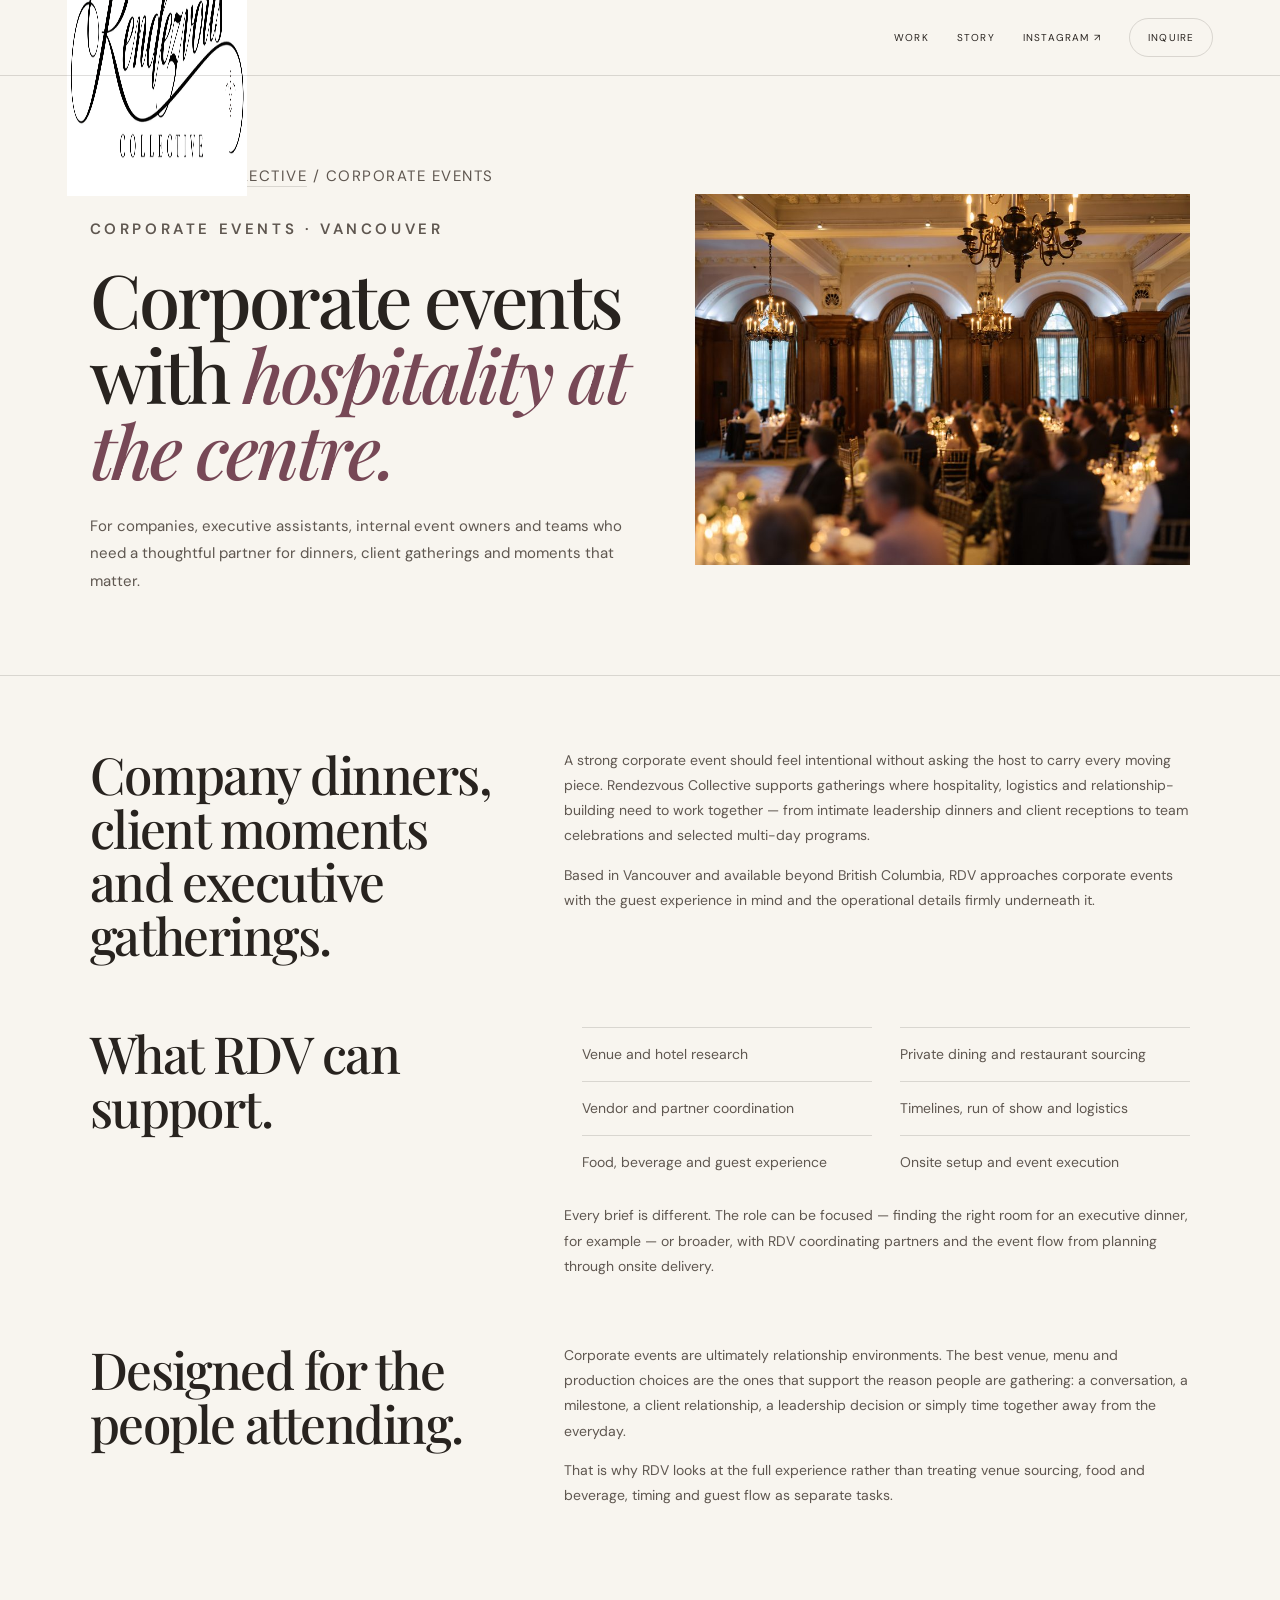
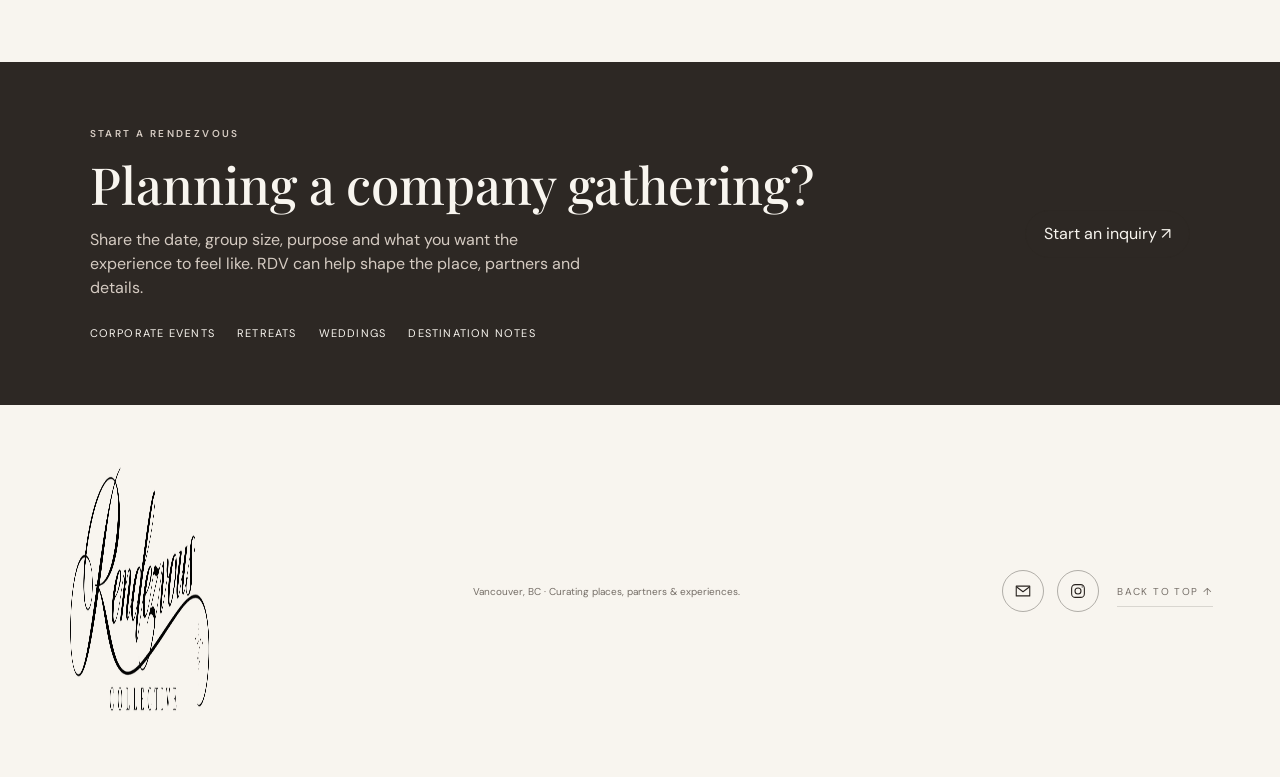
==== commit 247ea96a: "Fix live logo rendering, image proportions, and secondary page spacing" ====
--- a/corporate-events-vancouver/index.html
+++ b/corporate-events-vancouver/index.html
@@ -1 +1 @@
-<!doctype html><html lang="en-CA"><head><meta charset="UTF-8"><meta name="viewport" content="width=device-width,initial-scale=1"><meta name="theme-color" content="#f8f5ef"><meta name="robots" content="index,follow,max-image-preview:large"><title>Corporate Event Planning Vancouver | Dinners & Events | RDV</title><meta name="description" content="Vancouver corporate event planning for dinners, client gatherings and executive events, with venue sourcing, partner coordination and thoughtful execution."><link rel="canonical" href="https://rdvcollective.com/corporate-events-vancouver/"><link rel="icon" href="../favicon.svg?v=5" type="image/svg+xml"><link rel="icon" href="../favicon.png?v=4" type="image/png"><link rel="stylesheet" href="../styles.css?v=10"><script src="../script.js?v=9" defer></script><meta property="og:type" content="website"><meta property="og:site_name" content="Rendezvous Collective"><meta property="og:locale" content="en_CA"><meta property="og:url" content="https://rdvcollective.com/corporate-events-vancouver/"><meta property="og:title" content="Corporate Event Planning Vancouver | Dinners & Events | RDV"><meta property="og:description" content="Vancouver corporate event planning for dinners, client gatherings and executive events, with venue sourcing, partner coordination and thoughtful execution."><meta property="og:image" content="https://rdvcollective.com/images/corp-event-ballroom.jpg"><script type="application/ld+json">{"@context": "https://schema.org", "@graph": [{"@type": "Service", "name": "Corporate Event Planning Vancouver", "url": "https://rdvcollective.com/corporate-events-vancouver/", "serviceType": "Corporate event planning", "provider": {"@type": "Organization", "name": "Rendezvous Collective", "url": "https://rdvcollective.com/"}, "areaServed": [{"@type": "City", "name": "Vancouver"}, {"@type": "AdministrativeArea", "name": "British Columbia"}, {"@type": "Country", "name": "Canada"}]}, {"@type": "BreadcrumbList", "itemListElement": [{"@type": "ListItem", "position": 1, "name": "Rendezvous Collective", "item": "https://rdvcollective.com/"}, {"@type": "ListItem", "position": 2, "name": "Corporate Event Planning Vancouver", "item": "https://rdvcollective.com/corporate-events-vancouver/"}]}]}</script></head><body class="subpage"><header class="header"><a href="../" class="brand" aria-label="Rendezvous Collective home"><img src="../images/rdv-horizontal-logo.png" alt="Rendezvous Collective" width="789" height="316"></a><nav aria-label="Primary navigation"><a href="../#work">Work</a><a href="../#story">Story</a><a href="https://www.instagram.com/therdvcollective/" target="_blank" rel="noopener">Instagram ↗</a><a class="inquire" href="mailto:alaina@rdvcollective.com?subject=Corporate%20Event%20Inquiry">Inquire</a></nav></header><main id="top"><section class="sub-hero"><div><p class="breadcrumbs"><a href="../">Rendezvous Collective</a> / Corporate Events</p><p class="eyebrow">CORPORATE EVENTS · VANCOUVER</p><h1>Corporate events with <em>hospitality at the centre.</em></h1><p>For companies, executive assistants, internal event owners and teams who need a thoughtful partner for dinners, client gatherings and moments that matter.</p></div><img src="../images/corp-event-ballroom.jpg" alt="Guests networking at a formal chandelier-lit corporate dinner" width="1400" height="1050" fetchpriority="high" decoding="async"></section><section class="sub-content"><div class="sub-grid"><h2>Company dinners, client moments and executive gatherings.</h2><div class="sub-copy"><p>A strong corporate event should feel intentional without asking the host to carry every moving piece. Rendezvous Collective supports gatherings where hospitality, logistics and relationship-building need to work together — from intimate leadership dinners and client receptions to team celebrations and selected multi-day programs.</p><p>Based in Vancouver and available beyond British Columbia, RDV approaches corporate events with the guest experience in mind and the operational details firmly underneath it.</p></div></div><div class="sub-grid"><h2>What RDV can support.</h2><div class="sub-copy"><ul class="service-list"><li>Venue and hotel research</li><li>Private dining and restaurant sourcing</li><li>Vendor and partner coordination</li><li>Timelines, run of show and logistics</li><li>Food, beverage and guest experience</li><li>Onsite setup and event execution</li></ul><p>Every brief is different. The role can be focused — finding the right room for an executive dinner, for example — or broader, with RDV coordinating partners and the event flow from planning through onsite delivery.</p></div></div><div class="sub-grid"><h2>Designed for the people attending.</h2><div class="sub-copy"><p>Corporate events are ultimately relationship environments. The best venue, menu and production choices are the ones that support the reason people are gathering: a conversation, a milestone, a client relationship, a leadership decision or simply time together away from the everyday.</p><p>That is why RDV looks at the full experience rather than treating venue sourcing, food and beverage, timing and guest flow as separate tasks.</p></div></div></section><section class="sub-cta"><div><p class="eyebrow">START A RENDEZVOUS</p><h2>Planning a company gathering?</h2><p>Share the date, group size, purpose and what you want the experience to feel like. RDV can help shape the place, partners and details.</p><div class="sub-footer-links"><a href="../corporate-events-vancouver/">Corporate events</a><a href="../corporate-retreats-vancouver/">Retreats</a><a href="../weddings-vancouver/">Weddings</a><a href="../destination-notes/">Destination notes</a></div></div><a class="inquire dark" href="mailto:alaina@rdvcollective.com?subject=Corporate%20Event%20Inquiry">Start an inquiry ↗</a></section></main><footer class="footer"><a href="../" class="footer-brand"><img class="footer-logo" src="../images/rdv-horizontal-logo.png" alt="Rendezvous Collective" width="789" height="316"></a><span class="footer-tagline">Vancouver, BC · Curating places, partners &amp; experiences.</span><div class="footer-actions"><a class="icon-link" href="mailto:alaina@rdvcollective.com" aria-label="Email alaina@rdvcollective.com" title="Email"><svg viewBox="0 0 24 24" aria-hidden="true"><path d="M3 5.5h18v13H3z"/><path d="m4 7 8 6 8-6"/></svg></a><a class="icon-link" href="https://www.instagram.com/therdvcollective/" target="_blank" rel="noopener" aria-label="Instagram @therdvcollective" title="Instagram"><svg viewBox="0 0 24 24" aria-hidden="true"><rect x="3.5" y="3.5" width="17" height="17" rx="5"/><circle cx="12" cy="12" r="4"/><circle cx="17.6" cy="6.5" r=".8" class="fill-dot"/></svg></a><a class="footer-top" href="#top">Back to top ↑</a></div></footer><a class="floating-top" href="#top" aria-label="Back to top" data-floating-top><span>Top</span><b aria-hidden="true">↑</b></a></body></html>+<!doctype html><html lang="en-CA"><head><meta charset="UTF-8"><meta name="viewport" content="width=device-width,initial-scale=1"><meta name="theme-color" content="#f8f5ef"><meta name="robots" content="index,follow,max-image-preview:large"><title>Corporate Event Planning Vancouver | Dinners & Events | RDV</title><meta name="description" content="Vancouver corporate event planning for dinners, client gatherings and executive events, with venue sourcing, partner coordination and thoughtful execution."><link rel="canonical" href="https://rdvcollective.com/corporate-events-vancouver/"><link rel="icon" href="../favicon.svg?v=5" type="image/svg+xml"><link rel="icon" href="../favicon.png?v=4" type="image/png"><link rel="stylesheet" href="../styles.css?v=11"><script src="../script.js?v=9" defer></script><meta property="og:type" content="website"><meta property="og:site_name" content="Rendezvous Collective"><meta property="og:locale" content="en_CA"><meta property="og:url" content="https://rdvcollective.com/corporate-events-vancouver/"><meta property="og:title" content="Corporate Event Planning Vancouver | Dinners & Events | RDV"><meta property="og:description" content="Vancouver corporate event planning for dinners, client gatherings and executive events, with venue sourcing, partner coordination and thoughtful execution."><meta property="og:image" content="https://rdvcollective.com/images/corp-event-ballroom.jpg"><script type="application/ld+json">{"@context": "https://schema.org", "@graph": [{"@type": "Service", "name": "Corporate Event Planning Vancouver", "url": "https://rdvcollective.com/corporate-events-vancouver/", "serviceType": "Corporate event planning", "provider": {"@type": "Organization", "name": "Rendezvous Collective", "url": "https://rdvcollective.com/"}, "areaServed": [{"@type": "City", "name": "Vancouver"}, {"@type": "AdministrativeArea", "name": "British Columbia"}, {"@type": "Country", "name": "Canada"}]}, {"@type": "BreadcrumbList", "itemListElement": [{"@type": "ListItem", "position": 1, "name": "Rendezvous Collective", "item": "https://rdvcollective.com/"}, {"@type": "ListItem", "position": 2, "name": "Corporate Event Planning Vancouver", "item": "https://rdvcollective.com/corporate-events-vancouver/"}]}]}</script></head><body class="subpage"><header class="header"><a href="../" class="brand" aria-label="Rendezvous Collective home"><img src="../images/rdv-horizontal-logo.png" alt="Rendezvous Collective" width="789" height="316"></a><nav aria-label="Primary navigation"><a href="../#work">Work</a><a href="../#story">Story</a><a href="https://www.instagram.com/therdvcollective/" target="_blank" rel="noopener">Instagram ↗</a><a class="inquire" href="mailto:alaina@rdvcollective.com?subject=Corporate%20Event%20Inquiry">Inquire</a></nav></header><main id="top"><section class="sub-hero"><div><p class="breadcrumbs"><a href="../">Rendezvous Collective</a> / Corporate Events</p><p class="eyebrow">CORPORATE EVENTS · VANCOUVER</p><h1>Corporate events with <em>hospitality at the centre.</em></h1><p>For companies, executive assistants, internal event owners and teams who need a thoughtful partner for dinners, client gatherings and moments that matter.</p></div><img src="../images/corp-event-ballroom.jpg" alt="Guests networking at a formal chandelier-lit corporate dinner" width="1400" height="1050" fetchpriority="high" decoding="async"></section><section class="sub-content"><div class="sub-grid"><h2>Company dinners, client moments and executive gatherings.</h2><div class="sub-copy"><p>A strong corporate event should feel intentional without asking the host to carry every moving piece. Rendezvous Collective supports gatherings where hospitality, logistics and relationship-building need to work together — from intimate leadership dinners and client receptions to team celebrations and selected multi-day programs.</p><p>Based in Vancouver and available beyond British Columbia, RDV approaches corporate events with the guest experience in mind and the operational details firmly underneath it.</p></div></div><div class="sub-grid"><h2>What RDV can support.</h2><div class="sub-copy"><ul class="service-list"><li>Venue and hotel research</li><li>Private dining and restaurant sourcing</li><li>Vendor and partner coordination</li><li>Timelines, run of show and logistics</li><li>Food, beverage and guest experience</li><li>Onsite setup and event execution</li></ul><p>Every brief is different. The role can be focused — finding the right room for an executive dinner, for example — or broader, with RDV coordinating partners and the event flow from planning through onsite delivery.</p></div></div><div class="sub-grid"><h2>Designed for the people attending.</h2><div class="sub-copy"><p>Corporate events are ultimately relationship environments. The best venue, menu and production choices are the ones that support the reason people are gathering: a conversation, a milestone, a client relationship, a leadership decision or simply time together away from the everyday.</p><p>That is why RDV looks at the full experience rather than treating venue sourcing, food and beverage, timing and guest flow as separate tasks.</p></div></div></section><section class="sub-cta"><div><p class="eyebrow">START A RENDEZVOUS</p><h2>Planning a company gathering?</h2><p>Share the date, group size, purpose and what you want the experience to feel like. RDV can help shape the place, partners and details.</p><div class="sub-footer-links"><a href="../corporate-events-vancouver/">Corporate events</a><a href="../corporate-retreats-vancouver/">Retreats</a><a href="../weddings-vancouver/">Weddings</a><a href="../destination-notes/">Destination notes</a></div></div><a class="inquire dark" href="mailto:alaina@rdvcollective.com?subject=Corporate%20Event%20Inquiry">Start an inquiry ↗</a></section></main><footer class="footer"><a href="../" class="footer-brand"><img class="footer-logo" src="../images/rdv-horizontal-logo.png" alt="Rendezvous Collective" width="789" height="316"></a><span class="footer-tagline">Vancouver, BC · Curating places, partners &amp; experiences.</span><div class="footer-actions"><a class="icon-link" href="mailto:alaina@rdvcollective.com" aria-label="Email alaina@rdvcollective.com" title="Email"><svg viewBox="0 0 24 24" aria-hidden="true"><path d="M3 5.5h18v13H3z"/><path d="m4 7 8 6 8-6"/></svg></a><a class="icon-link" href="https://www.instagram.com/therdvcollective/" target="_blank" rel="noopener" aria-label="Instagram @therdvcollective" title="Instagram"><svg viewBox="0 0 24 24" aria-hidden="true"><rect x="3.5" y="3.5" width="17" height="17" rx="5"/><circle cx="12" cy="12" r="4"/><circle cx="17.6" cy="6.5" r=".8" class="fill-dot"/></svg></a><a class="footer-top" href="#top">Back to top ↑</a></div></footer><a class="floating-top" href="#top" aria-label="Back to top" data-floating-top><span>Top</span><b aria-hidden="true">↑</b></a></body></html>
--- a/styles.css
+++ b/styles.css
@@ -1 +1,2 @@
-@font-face{font-family:"DM Sans";src:url("fonts/dm-sans-400.ttf") format("truetype");font-weight:400;font-style:normal;font-display:swap}@font-face{font-family:"DM Sans";src:url("fonts/dm-sans-600.ttf") format("truetype");font-weight:600;font-style:normal;font-display:swap}@font-face{font-family:"Playfair Display";src:url("fonts/playfair-500.ttf") format("truetype");font-weight:500;font-style:normal;font-display:swap}@font-face{font-family:"Playfair Display";src:url("fonts/playfair-italic-500.ttf") format("truetype");font-weight:500;font-style:italic;font-display:swap}:root{--paper:#f8f5ef;--ink:#28231f;--muted:#756e67;--wine:#774856;--line:rgba(40,35,31,.15);--serif:"Playfair Display",Georgia,serif;--sans:"DM Sans",Arial,sans-serif}*{box-sizing:border-box}html{scroll-behavior:smooth}body{margin:0;background:var(--paper);color:var(--ink);font-family:var(--sans);line-height:1.5}img{display:block;max-width:100%;width:100%}a{text-decoration:none;color:inherit}button{font:inherit;color:inherit}.sr-only{position:absolute;width:1px;height:1px;padding:0;margin:-1px;overflow:hidden;clip:rect(0,0,0,0);white-space:nowrap;border:0}.eyebrow{font-size:10px;letter-spacing:.24em;font-weight:600;margin:0 0 17px;text-transform:uppercase}.light{color:#fff}.header{height:76px;padding:0 5.2vw;display:flex;align-items:center;justify-content:space-between;position:absolute;top:0;left:0;right:0;z-index:5;color:#fff}.brand{width:180px}.brand img{filter:invert(1) brightness(10)}nav{display:flex;gap:28px;align-items:center;font-size:10px;letter-spacing:.12em;text-transform:uppercase}.inquire{border:1px solid rgba(255,255,255,.65);border-radius:999px;padding:11px 18px}.hero{height:94vh;min-height:720px;position:relative;overflow:hidden}.hero-image{position:absolute;inset:0;height:100%;object-fit:cover;object-position:center}.hero-overlay{position:absolute;inset:0;background:linear-gradient(90deg,rgba(20,15,13,.52),rgba(20,15,13,.08) 70%),linear-gradient(0deg,rgba(20,15,13,.25),transparent 55%)}.hero-copy{position:absolute;left:7vw;bottom:10vh;max-width:680px;color:#fff}.hero-logo{width:min(520px,55vw);filter:invert(1) brightness(10);margin-bottom:7px}.tagline{font:italic 28px var(--serif);margin:0 0 18px}.hero-intro{font-size:14px;line-height:1.75;max-width:600px;color:rgba(255,255,255,.9);margin:0 0 25px}.arrow-link{display:inline-block;border-bottom:1px solid currentColor;padding-bottom:6px;font-size:11px;letter-spacing:.06em}.work{padding:110px 5.2vw}.heading-row{display:grid;grid-template-columns:1fr 360px;gap:60px;align-items:end;margin-bottom:48px}.heading-row h2,.story h2,.archive h2,.closing h2{font:500 clamp(44px,5vw,76px)/1.03 var(--serif);letter-spacing:-.035em;margin:0}.heading-row h2 em,.story h2 em,.archive h2 em,.point h2 em{font-style:italic;color:var(--wine);font-weight:400}.intro{font-size:13px;line-height:1.7;color:var(--muted);margin:0}.work-grid{display:grid;grid-template-columns:repeat(3,1fr);gap:42px 18px}.work-item img{aspect-ratio:4/3;object-fit:cover}.work-item:nth-child(2) img{object-position:center 34%}.work-item:nth-child(4) img{object-position:center 50%}.details-item img{object-position:center 29%}.work-item span{display:flex;justify-content:space-between;gap:15px;margin-top:10px;text-transform:uppercase;font-size:9px;letter-spacing:.17em}.work-item b{font-weight:400}.work-item img{transition:transform .55s ease,filter .35s ease}.work-item:hover img{transform:scale(1.018);filter:saturate(.95)}.point{padding:90px 10vw 100px;border-top:1px solid var(--line);border-bottom:1px solid var(--line);text-align:center}.point h2{font:500 clamp(44px,5.5vw,78px)/1.05 var(--serif);letter-spacing:-.04em;max-width:1100px;margin:0 auto}.point-footer{display:flex;justify-content:center;gap:70px;align-items:baseline;margin-top:36px;font-size:12px;color:var(--muted)}.serif-small{font:italic 18px var(--serif);color:var(--ink)!important}.story{padding:120px 7vw;display:grid;grid-template-columns:.9fr 1.1fr;gap:9vw;align-items:center}.story-copy>p:not(.eyebrow):not(.signature){font-size:14px;line-height:1.9;color:#5f5750;max-width:560px}.signature{font:italic 23px var(--serif);color:var(--wine);margin-top:28px}.story-image{height:640px;object-fit:cover}.archive{padding:115px 7vw 125px;border-top:1px solid var(--line)}.archive-heading{display:grid;grid-template-columns:.75fr 1.15fr .7fr;gap:50px;align-items:end;margin-bottom:42px}.archive-heading .eyebrow{grid-column:1}.archive-heading h2{grid-column:1/3;grid-row:2;margin-top:-5px}.archive-heading>p:not(.eyebrow){grid-column:3;grid-row:2;font-size:13px;line-height:1.75;color:var(--muted);margin:0}.archive-heading .arrow-link{grid-column:3;grid-row:3;justify-self:start;margin-top:10px}.archive-images{display:grid;grid-template-columns:1fr 1fr;gap:18px}.archive-images img{aspect-ratio:4/3;height:auto;object-fit:cover}.closing{padding:100px 7vw 90px;background:#2d2824;color:#f8f5ef}.closing h2{max-width:1050px}.closing h2 a{font-style:italic;border-bottom:1px solid #ae918a}.audience-links{margin-top:36px;display:flex;flex-wrap:wrap;gap:12px 26px;color:#d6ccc2}.audience-links a{border-bottom:1px solid rgba(248,245,239,.2);padding-bottom:5px}.closing-bottom{display:flex;justify-content:space-between;align-items:center;margin-top:55px;font-size:11px;letter-spacing:.08em}.inquire.dark{border-color:rgba(248,245,239,.45)}.footer{min-height:110px;padding:28px 5.2vw;display:grid;grid-template-columns:auto 1fr auto;gap:34px;align-items:center;color:var(--muted);font-size:10px}.footer-brand{width:145px}.footer-logo{width:145px}.footer-tagline{text-align:center}.footer-actions{display:flex;align-items:center;gap:13px}.icon-link{width:42px;height:42px;border:1px solid rgba(40,35,31,.34);color:var(--ink);border-radius:999px;display:grid;place-items:center;transition:border-color .2s,color .2s,transform .2s;background:transparent}.icon-link:hover{border-color:var(--wine);color:var(--wine);transform:translateY(-2px)}.icon-link img{width:18px;height:18px;object-fit:contain}.icon-link svg{width:18px;height:18px;fill:none;stroke:currentColor;stroke-width:1.45;stroke-linecap:round;stroke-linejoin:round}.icon-link .fill-dot{fill:currentColor;stroke:none}.footer-top{margin-left:5px;text-transform:uppercase;letter-spacing:.14em;border-bottom:1px solid var(--line);padding:9px 0 7px;transition:color .2s,border-color .2s}.footer-top:hover{color:var(--wine);border-color:var(--wine)}.floating-top{position:fixed;right:0;top:52%;z-index:20;width:42px;padding:15px 0 13px;background:rgba(248,245,239,.94);border:1px solid var(--line);border-right:0;border-radius:12px 0 0 12px;display:flex;flex-direction:column;align-items:center;gap:7px;color:var(--ink);box-shadow:0 8px 30px rgba(40,35,31,.06);opacity:0;pointer-events:none;transform:translateX(100%);transition:opacity .25s ease,transform .25s ease,background .2s}.floating-top span{font-size:8px;letter-spacing:.16em;text-transform:uppercase;writing-mode:vertical-rl;transform:rotate(180deg)}.floating-top b{font-size:13px;font-weight:400}.floating-top.is-visible{opacity:1;pointer-events:auto;transform:none}.floating-top:hover{background:#fff}.subpage .header{position:relative;color:var(--ink);border-bottom:1px solid var(--line)}.subpage .brand img{filter:none}.subpage .inquire{border-color:var(--line)}.sub-hero{padding:105px 7vw 80px;display:grid;grid-template-columns:1.05fr .95fr;gap:8vw;align-items:center;border-bottom:1px solid var(--line)}.sub-hero h1{font:500 clamp(46px,5.8vw,84px)/1.02 var(--serif);letter-spacing:-.04em;margin:0 0 25px}.sub-hero h1 em{color:var(--wine);font-style:italic;font-weight:400}.sub-hero p{font-size:15px;line-height:1.85;color:#5f5750;max-width:680px}.sub-hero img{aspect-ratio:4/3;object-fit:cover}.sub-content{padding:90px 7vw 110px;max-width:1250px;margin:auto}.sub-grid{display:grid;grid-template-columns:.72fr 1.28fr;gap:8vw;margin-bottom:80px}.sub-grid h2{font:500 clamp(34px,4vw,58px)/1.05 var(--serif);letter-spacing:-.03em;margin:0}.sub-copy p,.sub-copy li{font-size:14px;line-height:1.85;color:#5f5750}.sub-copy ul{padding-left:18px}.service-list{display:grid;grid-template-columns:repeat(2,1fr);gap:14px 34px;margin:28px 0 0;padding:0;list-style:none}.service-list li{border-top:1px solid var(--line);padding:14px 0}.sub-cta{padding:70px 7vw;background:#2d2824;color:#f8f5ef;display:flex;justify-content:space-between;gap:50px;align-items:center}.sub-cta h2{font:500 clamp(34px,4vw,58px)/1.05 var(--serif);margin:0}.sub-cta p{max-width:500px;color:#d5cbc2}.sub-footer-links{display:flex;gap:22px;flex-wrap:wrap;margin-top:25px;font-size:11px;text-transform:uppercase;letter-spacing:.11em}.breadcrumbs{font-size:10px;letter-spacing:.1em;text-transform:uppercase;color:var(--muted);margin-bottom:25px}.breadcrumbs a{border-bottom:1px solid var(--line)}@media(max-width:800px){.header{height:68px;padding:0 5vw}.brand{width:140px}.header nav a:not(.inquire):not([href*="instagram"]){display:none}.header nav{gap:12px}.hero{height:86vh;min-height:620px}.hero-copy{left:6vw;right:6vw;bottom:8vh}.hero-logo{width:84vw}.tagline{font-size:22px}.work,.story,.archive{padding:76px 6vw}.heading-row{display:block}.intro{margin-top:20px}.work-grid{grid-template-columns:1fr;gap:30px}.point{padding:72px 7vw}.point-footer{flex-direction:column;gap:8px;margin-top:28px}.story{grid-template-columns:1fr;gap:42px}.story-image{height:470px}.archive-heading{display:block}.archive-heading>p:not(.eyebrow){margin-top:20px}.archive-heading .arrow-link{margin-top:18px}.archive-images{grid-template-columns:1fr;gap:16px}.closing{padding:78px 7vw}.audience-links{display:grid;grid-template-columns:1fr 1fr;gap:14px}.closing-bottom{flex-direction:column;align-items:flex-start;gap:25px}.footer{padding:30px 6vw;grid-template-columns:1fr;gap:20px;align-items:start}.footer-tagline{text-align:left}.footer-actions{width:100%;justify-content:flex-start}.footer-top{margin-left:auto}.floating-top{top:auto;bottom:26px;width:40px;padding:12px 0}.floating-top span{display:none}.sub-hero{padding:68px 6vw 58px;grid-template-columns:1fr;gap:42px}.sub-content{padding:70px 6vw 85px}.sub-grid{grid-template-columns:1fr;gap:25px;margin-bottom:60px}.service-list{grid-template-columns:1fr}.sub-cta{padding:65px 6vw;display:block}.sub-cta a.inquire{display:inline-block;margin-top:20px}}@media(prefers-reduced-motion:reduce){html{scroll-behavior:auto}.work-item img{transition:none}.floating-top{transition:none}}+@font-face{font-family:"DM Sans";src:url("fonts/dm-sans-400.ttf") format("truetype");font-weight:400;font-style:normal;font-display:swap}@font-face{font-family:"DM Sans";src:url("fonts/dm-sans-600.ttf") format("truetype");font-weight:600;font-style:normal;font-display:swap}@font-face{font-family:"Playfair Display";src:url("fonts/playfair-500.ttf") format("truetype");font-weight:500;font-style:normal;font-display:swap}@font-face{font-family:"Playfair Display";src:url("fonts/playfair-italic-500.ttf") format("truetype");font-weight:500;font-style:italic;font-display:swap}:root{--paper:#f8f5ef;--ink:#28231f;--muted:#756e67;--wine:#774856;--line:rgba(40,35,31,.15);--serif:"Playfair Display",Georgia,serif;--sans:"DM Sans",Arial,sans-serif}*{box-sizing:border-box}html{scroll-behavior:smooth}body{margin:0;background:var(--paper);color:var(--ink);font-family:var(--sans);line-height:1.5}img{display:block;max-width:100%;width:100%}a{text-decoration:none;color:inherit}button{font:inherit;color:inherit}.sr-only{position:absolute;width:1px;height:1px;padding:0;margin:-1px;overflow:hidden;clip:rect(0,0,0,0);white-space:nowrap;border:0}.eyebrow{font-size:10px;letter-spacing:.24em;font-weight:600;margin:0 0 17px;text-transform:uppercase}.light{color:#fff}.header{height:76px;padding:0 5.2vw;display:flex;align-items:center;justify-content:space-between;position:absolute;top:0;left:0;right:0;z-index:5;color:#fff}.brand{width:180px}.brand img{filter:invert(1) brightness(10);mix-blend-mode:screen}nav{display:flex;gap:28px;align-items:center;font-size:10px;letter-spacing:.12em;text-transform:uppercase}.inquire{border:1px solid rgba(255,255,255,.65);border-radius:999px;padding:11px 18px}.hero{height:94vh;min-height:720px;position:relative;overflow:hidden}.hero-image{position:absolute;inset:0;height:100%;object-fit:cover;object-position:center}.hero-overlay{position:absolute;inset:0;background:linear-gradient(90deg,rgba(20,15,13,.52),rgba(20,15,13,.08) 70%),linear-gradient(0deg,rgba(20,15,13,.25),transparent 55%)}.hero-copy{position:absolute;left:7vw;bottom:10vh;max-width:680px;color:#fff}.hero-logo{width:min(520px,55vw);filter:invert(1) brightness(10);mix-blend-mode:screen;margin-bottom:7px}.tagline{font:italic 28px var(--serif);margin:0 0 18px}.hero-intro{font-size:14px;line-height:1.75;max-width:600px;color:rgba(255,255,255,.9);margin:0 0 25px}.arrow-link{display:inline-block;border-bottom:1px solid currentColor;padding-bottom:6px;font-size:11px;letter-spacing:.06em}.work{padding:110px 5.2vw}.heading-row{display:grid;grid-template-columns:1fr 360px;gap:60px;align-items:end;margin-bottom:48px}.heading-row h2,.story h2,.archive h2,.closing h2{font:500 clamp(44px,5vw,76px)/1.03 var(--serif);letter-spacing:-.035em;margin:0}.heading-row h2 em,.story h2 em,.archive h2 em,.point h2 em{font-style:italic;color:var(--wine);font-weight:400}.intro{font-size:13px;line-height:1.7;color:var(--muted);margin:0}.work-grid{display:grid;grid-template-columns:repeat(3,1fr);gap:42px 18px}.work-item img{aspect-ratio:4/3;object-fit:cover}.work-item:nth-child(2) img{object-position:center 34%}.work-item:nth-child(4) img{object-position:center 50%}.details-item img{object-position:center 29%}.work-item span{display:flex;justify-content:space-between;gap:15px;margin-top:10px;text-transform:uppercase;font-size:9px;letter-spacing:.17em}.work-item b{font-weight:400}.work-item img{transition:transform .55s ease,filter .35s ease}.work-item:hover img{transform:scale(1.018);filter:saturate(.95)}.point{padding:90px 10vw 100px;border-top:1px solid var(--line);border-bottom:1px solid var(--line);text-align:center}.point h2{font:500 clamp(44px,5.5vw,78px)/1.05 var(--serif);letter-spacing:-.04em;max-width:1100px;margin:0 auto}.point-footer{display:flex;justify-content:center;gap:70px;align-items:baseline;margin-top:36px;font-size:12px;color:var(--muted)}.serif-small{font:italic 18px var(--serif);color:var(--ink)!important}.story{padding:110px 7vw;display:grid;grid-template-columns:1fr 1fr;gap:6vw;align-items:center;max-width:1600px;margin:0 auto}.story-copy>p:not(.eyebrow):not(.signature){font-size:14px;line-height:1.9;color:#5f5750;max-width:560px}.signature{font:italic 23px var(--serif);color:var(--wine);margin-top:28px}.story-image{width:100%;height:auto;aspect-ratio:4/3;object-fit:cover;object-position:center 38%}.archive{padding:105px 7vw 115px;border-top:1px solid var(--line);max-width:1600px;margin:0 auto}.archive-heading{display:grid;grid-template-columns:.75fr 1.15fr .7fr;gap:50px;align-items:end;margin-bottom:42px}.archive-heading .eyebrow{grid-column:1}.archive-heading h2{grid-column:1/3;grid-row:2;margin-top:-5px}.archive-heading>p:not(.eyebrow){grid-column:3;grid-row:2;font-size:13px;line-height:1.75;color:var(--muted);margin:0}.archive-heading .arrow-link{grid-column:3;grid-row:3;justify-self:start;margin-top:10px}.archive-images{display:grid;grid-template-columns:1fr 1fr;gap:18px}.archive-images img{aspect-ratio:4/3;height:auto;object-fit:cover}.closing{padding:100px 7vw 90px;background:#2d2824;color:#f8f5ef}.closing h2{max-width:1050px}.closing h2 a{font-style:italic;border-bottom:1px solid #ae918a}.audience-links{margin-top:36px;display:flex;flex-wrap:wrap;gap:12px 26px;color:#d6ccc2}.audience-links a{border-bottom:1px solid rgba(248,245,239,.2);padding-bottom:5px}.closing-bottom{display:flex;justify-content:space-between;align-items:center;margin-top:55px;font-size:11px;letter-spacing:.08em}.inquire.dark{border-color:rgba(248,245,239,.45)}.footer{min-height:110px;padding:28px 5.2vw;display:grid;grid-template-columns:auto 1fr auto;gap:34px;align-items:center;color:var(--muted);font-size:10px}.footer-brand{width:145px}.footer-logo{width:145px;mix-blend-mode:multiply}.footer-tagline{text-align:center}.footer-actions{display:flex;align-items:center;gap:13px}.icon-link{width:42px;height:42px;border:1px solid rgba(40,35,31,.34);color:var(--ink);border-radius:999px;display:grid;place-items:center;transition:border-color .2s,color .2s,transform .2s;background:transparent}.icon-link:hover{border-color:var(--wine);color:var(--wine);transform:translateY(-2px)}.icon-link img{width:18px;height:18px;object-fit:contain}.icon-link svg{width:18px;height:18px;fill:none;stroke:currentColor;stroke-width:1.45;stroke-linecap:round;stroke-linejoin:round}.icon-link .fill-dot{fill:currentColor;stroke:none}.footer-top{margin-left:5px;text-transform:uppercase;letter-spacing:.14em;border-bottom:1px solid var(--line);padding:9px 0 7px;transition:color .2s,border-color .2s}.footer-top:hover{color:var(--wine);border-color:var(--wine)}.floating-top{position:fixed;right:0;top:52%;z-index:20;width:42px;padding:15px 0 13px;background:rgba(248,245,239,.94);border:1px solid var(--line);border-right:0;border-radius:12px 0 0 12px;display:flex;flex-direction:column;align-items:center;gap:7px;color:var(--ink);box-shadow:0 8px 30px rgba(40,35,31,.06);opacity:0;pointer-events:none;transform:translateX(100%);transition:opacity .25s ease,transform .25s ease,background .2s}.floating-top span{font-size:8px;letter-spacing:.16em;text-transform:uppercase;writing-mode:vertical-rl;transform:rotate(180deg)}.floating-top b{font-size:13px;font-weight:400}.floating-top.is-visible{opacity:1;pointer-events:auto;transform:none}.floating-top:hover{background:#fff}.subpage .header{position:relative;color:var(--ink);border-bottom:1px solid var(--line)}.subpage .brand img{filter:none;mix-blend-mode:multiply}.subpage .inquire{border-color:var(--line)}.sub-hero{padding:72px 7vw 64px;display:grid;grid-template-columns:minmax(0,1fr) minmax(360px,.9fr);gap:56px;align-items:center;border-bottom:1px solid var(--line);max-width:1500px;margin:0 auto}.sub-hero h1{font:500 clamp(46px,5.8vw,84px)/1.02 var(--serif);letter-spacing:-.04em;margin:0 0 25px}.sub-hero h1 em{color:var(--wine);font-style:italic;font-weight:400}.sub-hero p{font-size:15px;line-height:1.85;color:#5f5750;max-width:680px}.sub-hero img{aspect-ratio:4/3;object-fit:cover}.sub-content{padding:72px 7vw 90px;max-width:1500px;margin:0 auto}.sub-grid{display:grid;grid-template-columns:minmax(280px,.8fr) minmax(0,1.2fr);gap:56px;margin-bottom:64px;align-items:start}.sub-grid h2{font:500 clamp(34px,4vw,58px)/1.05 var(--serif);letter-spacing:-.03em;margin:0}.sub-copy{min-width:0}.sub-copy p,.sub-copy li{font-size:14px;line-height:1.8;color:#5f5750}.sub-copy ul{padding-left:18px}.service-list{display:grid;grid-template-columns:repeat(2,minmax(0,1fr));gap:0 28px;margin:24px 0 0;padding:0;list-style:none}.service-list li{border-top:1px solid var(--line);padding:14px 0}.sub-cta{padding:64px 7vw;background:#2d2824;color:#f8f5ef;display:flex;justify-content:space-between;gap:48px;align-items:center}.sub-cta h2{font:500 clamp(34px,4vw,58px)/1.05 var(--serif);margin:0}.sub-cta p{max-width:500px;color:#d5cbc2}.sub-footer-links{display:flex;gap:22px;flex-wrap:wrap;margin-top:25px;font-size:11px;text-transform:uppercase;letter-spacing:.11em}.breadcrumbs{font-size:10px;letter-spacing:.1em;text-transform:uppercase;color:var(--muted);margin-bottom:25px}.breadcrumbs a{border-bottom:1px solid var(--line)}@media(max-width:800px){.header{height:68px;padding:0 5vw}.brand{width:140px}.header nav a:not(.inquire):not([href*="instagram"]){display:none}.header nav{gap:12px}.hero{height:86vh;min-height:620px}.hero-copy{left:6vw;right:6vw;bottom:8vh}.hero-logo{width:84vw}.tagline{font-size:22px}.work,.story,.archive{padding:76px 6vw}.heading-row{display:block}.intro{margin-top:20px}.work-grid{grid-template-columns:1fr;gap:30px}.point{padding:72px 7vw}.point-footer{flex-direction:column;gap:8px;margin-top:28px}.story{grid-template-columns:1fr;gap:42px}.story-image{height:auto;aspect-ratio:4/3}.archive-heading{display:block}.archive-heading>p:not(.eyebrow){margin-top:20px}.archive-heading .arrow-link{margin-top:18px}.archive-images{grid-template-columns:1fr;gap:16px}.closing{padding:78px 7vw}.audience-links{display:grid;grid-template-columns:1fr 1fr;gap:14px}.closing-bottom{flex-direction:column;align-items:flex-start;gap:25px}.footer{padding:30px 6vw;grid-template-columns:1fr;gap:20px;align-items:start}.footer-tagline{text-align:left}.footer-actions{width:100%;justify-content:flex-start}.footer-top{margin-left:auto}.floating-top{top:auto;bottom:26px;width:40px;padding:12px 0}.floating-top span{display:none}.sub-hero{padding:52px 6vw 48px;grid-template-columns:1fr;gap:28px}.sub-content{padding:56px 6vw 72px}.sub-grid{display:block;margin-bottom:52px}.sub-grid h2{margin-bottom:18px}.service-list{grid-template-columns:1fr}.sub-cta{padding:65px 6vw;display:block}.sub-cta a.inquire{display:inline-block;margin-top:20px}}@media(prefers-reduced-motion:reduce){html{scroll-behavior:auto}.work-item img{transition:none}.floating-top{transition:none}}
+.subpage{overflow-x:hidden}.subpage .sub-hero img{width:100%;height:auto;aspect-ratio:4/3;object-fit:cover}.subpage .sub-copy>*:first-child{margin-top:0}.subpage .sub-copy>*:last-child{margin-bottom:0}.subpage .service-list li{margin:0}.brand img,.hero-logo,.footer-logo{background:transparent}
